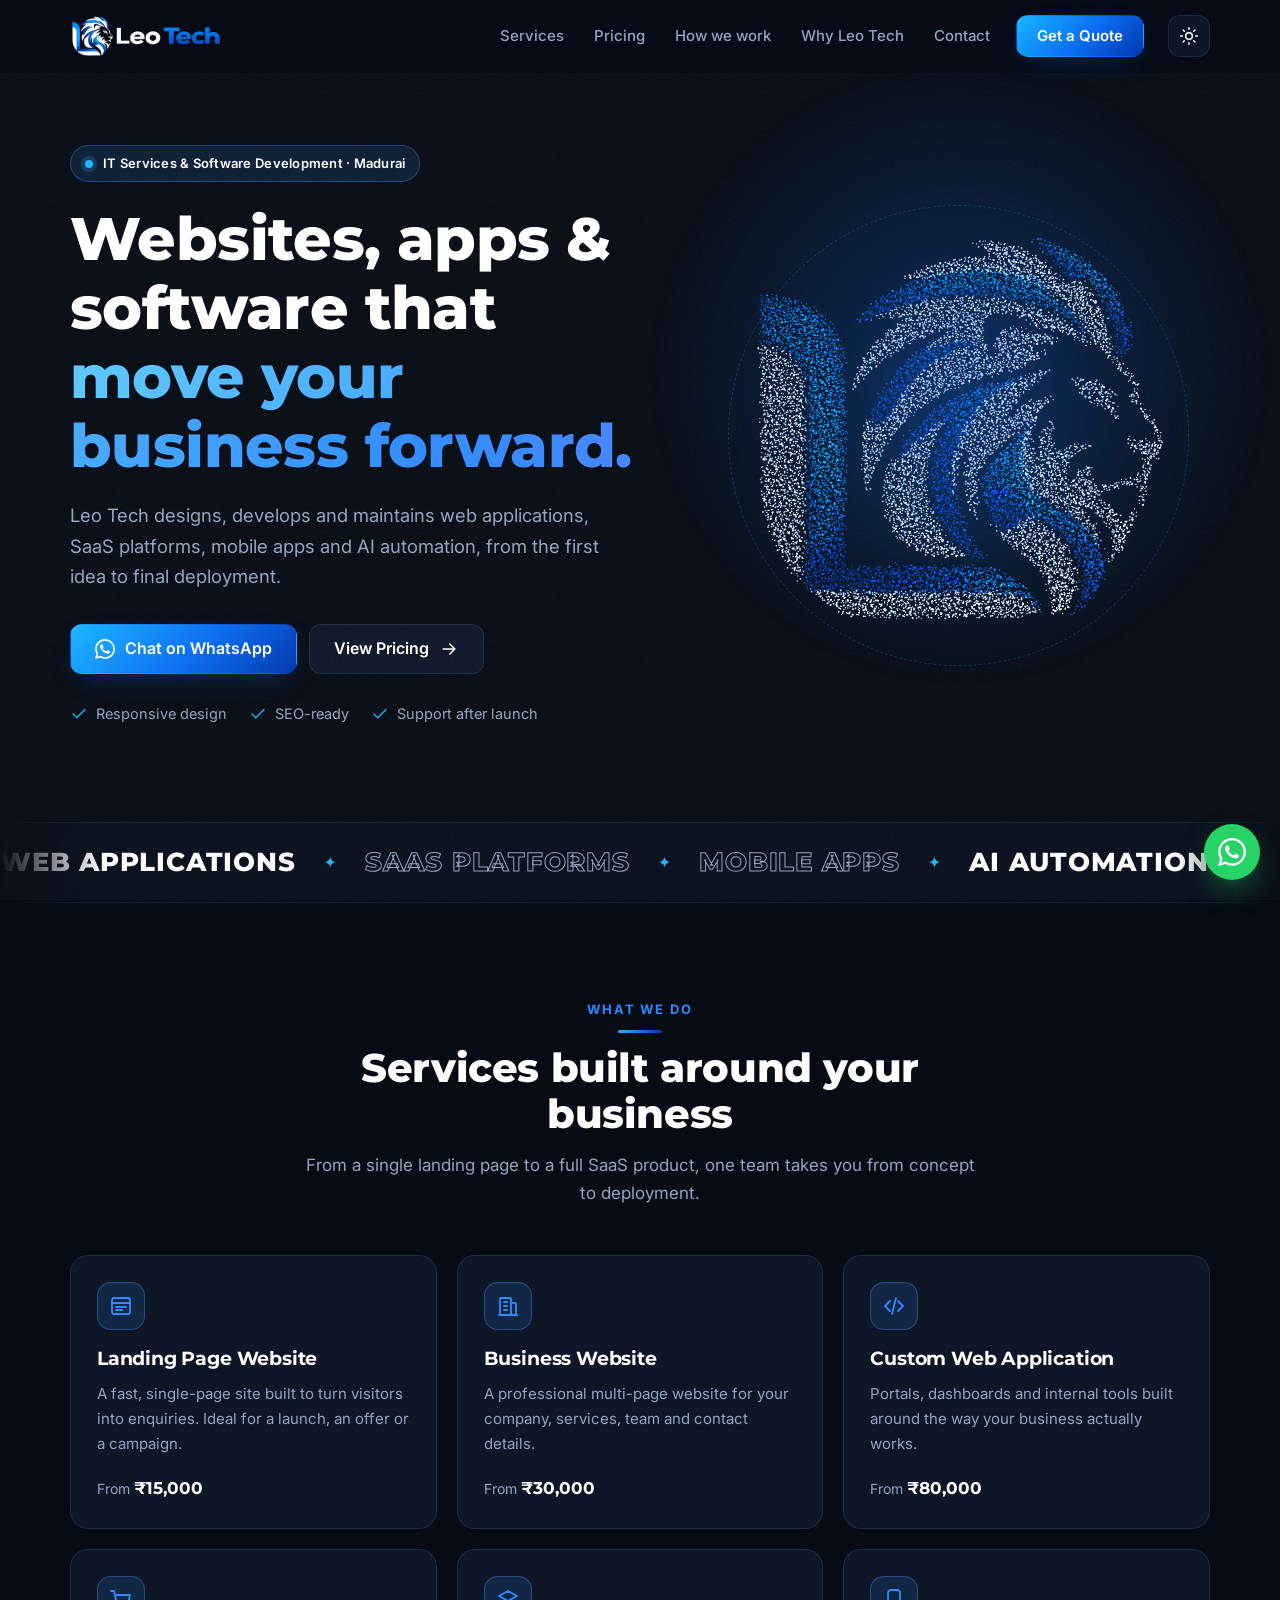
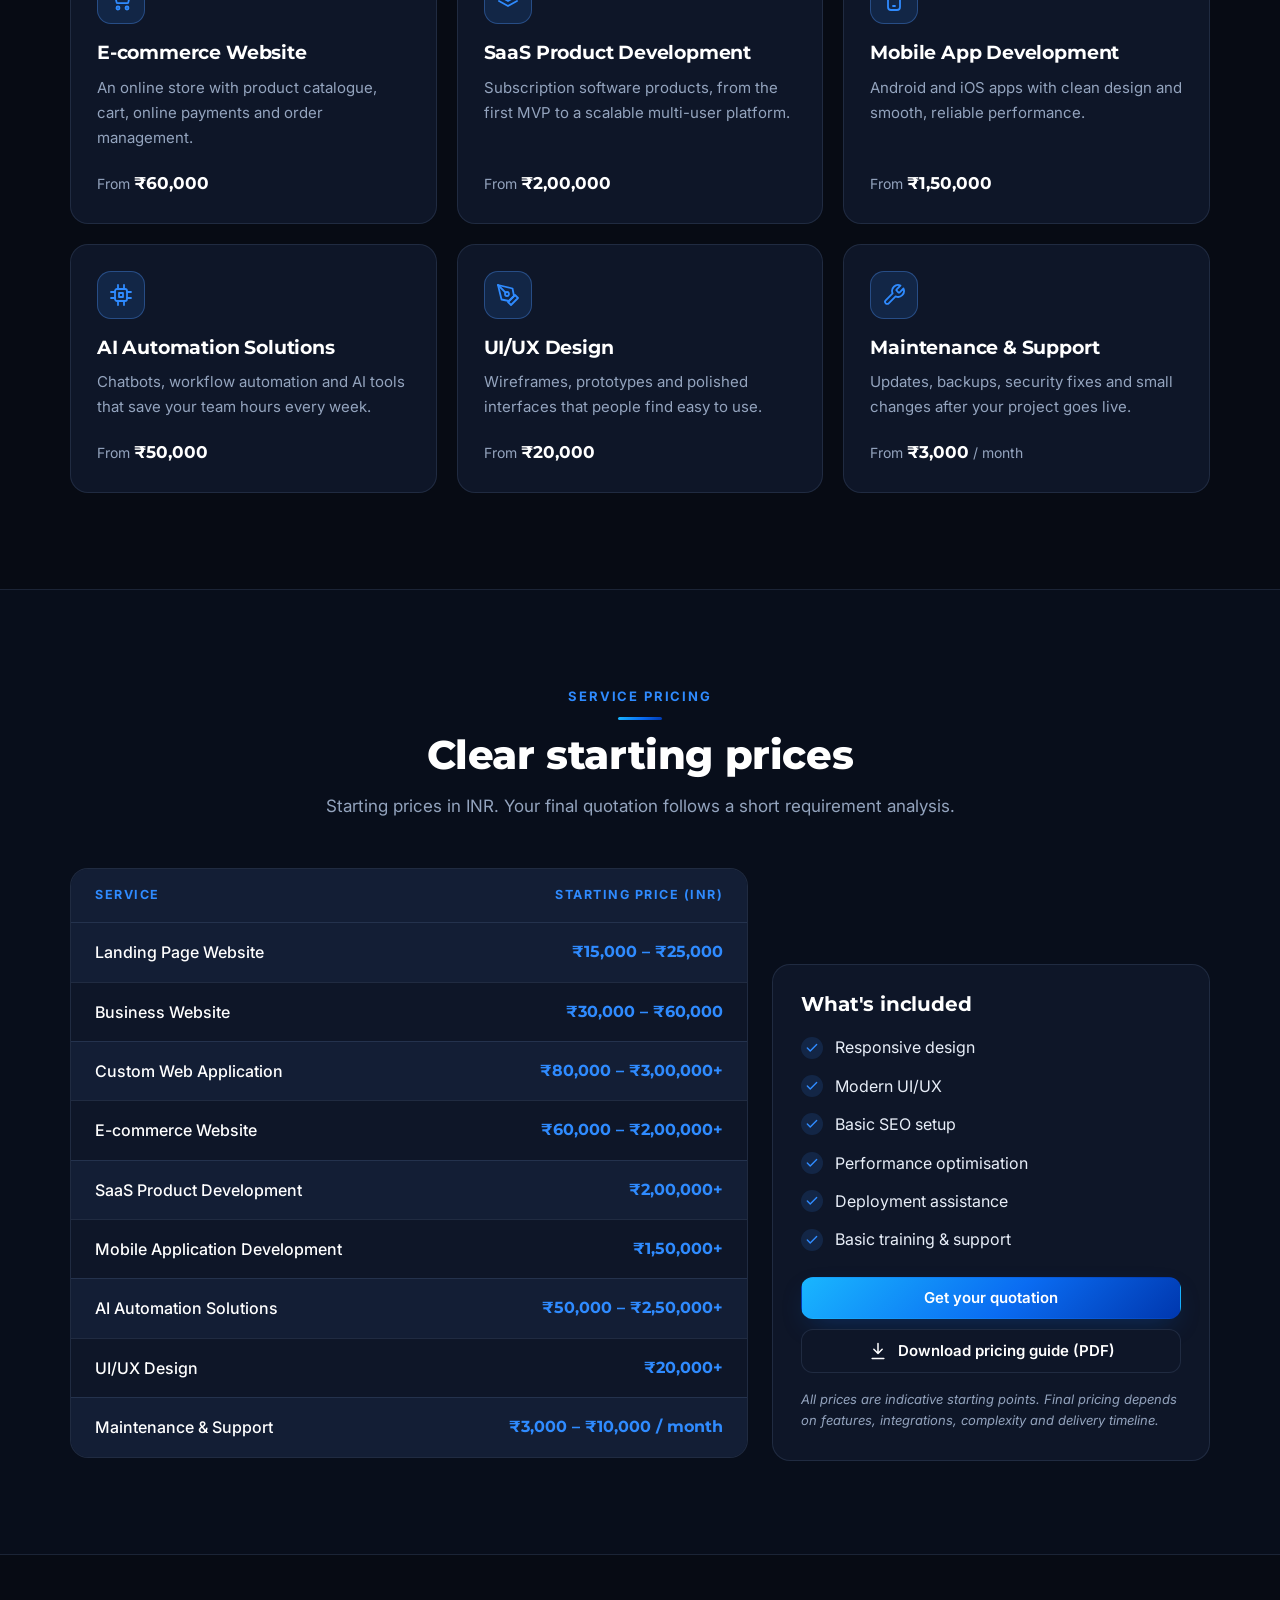
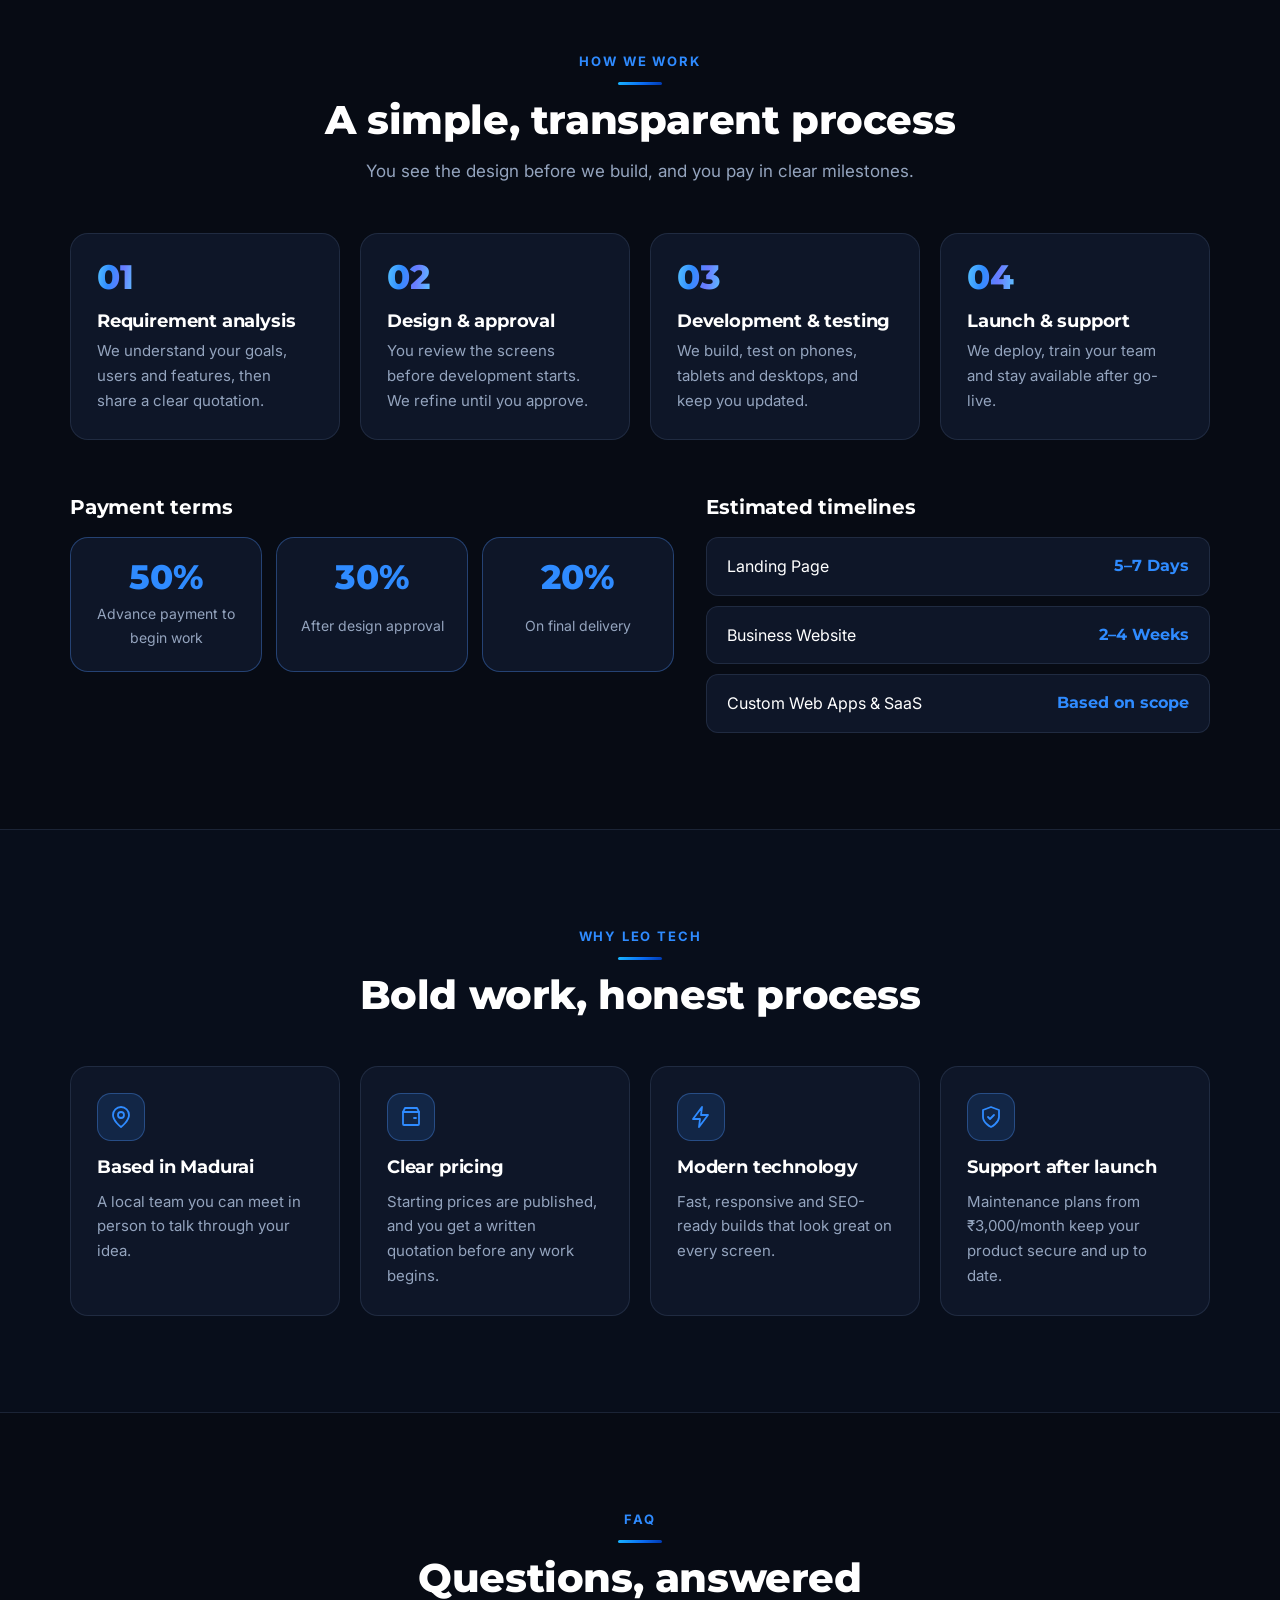
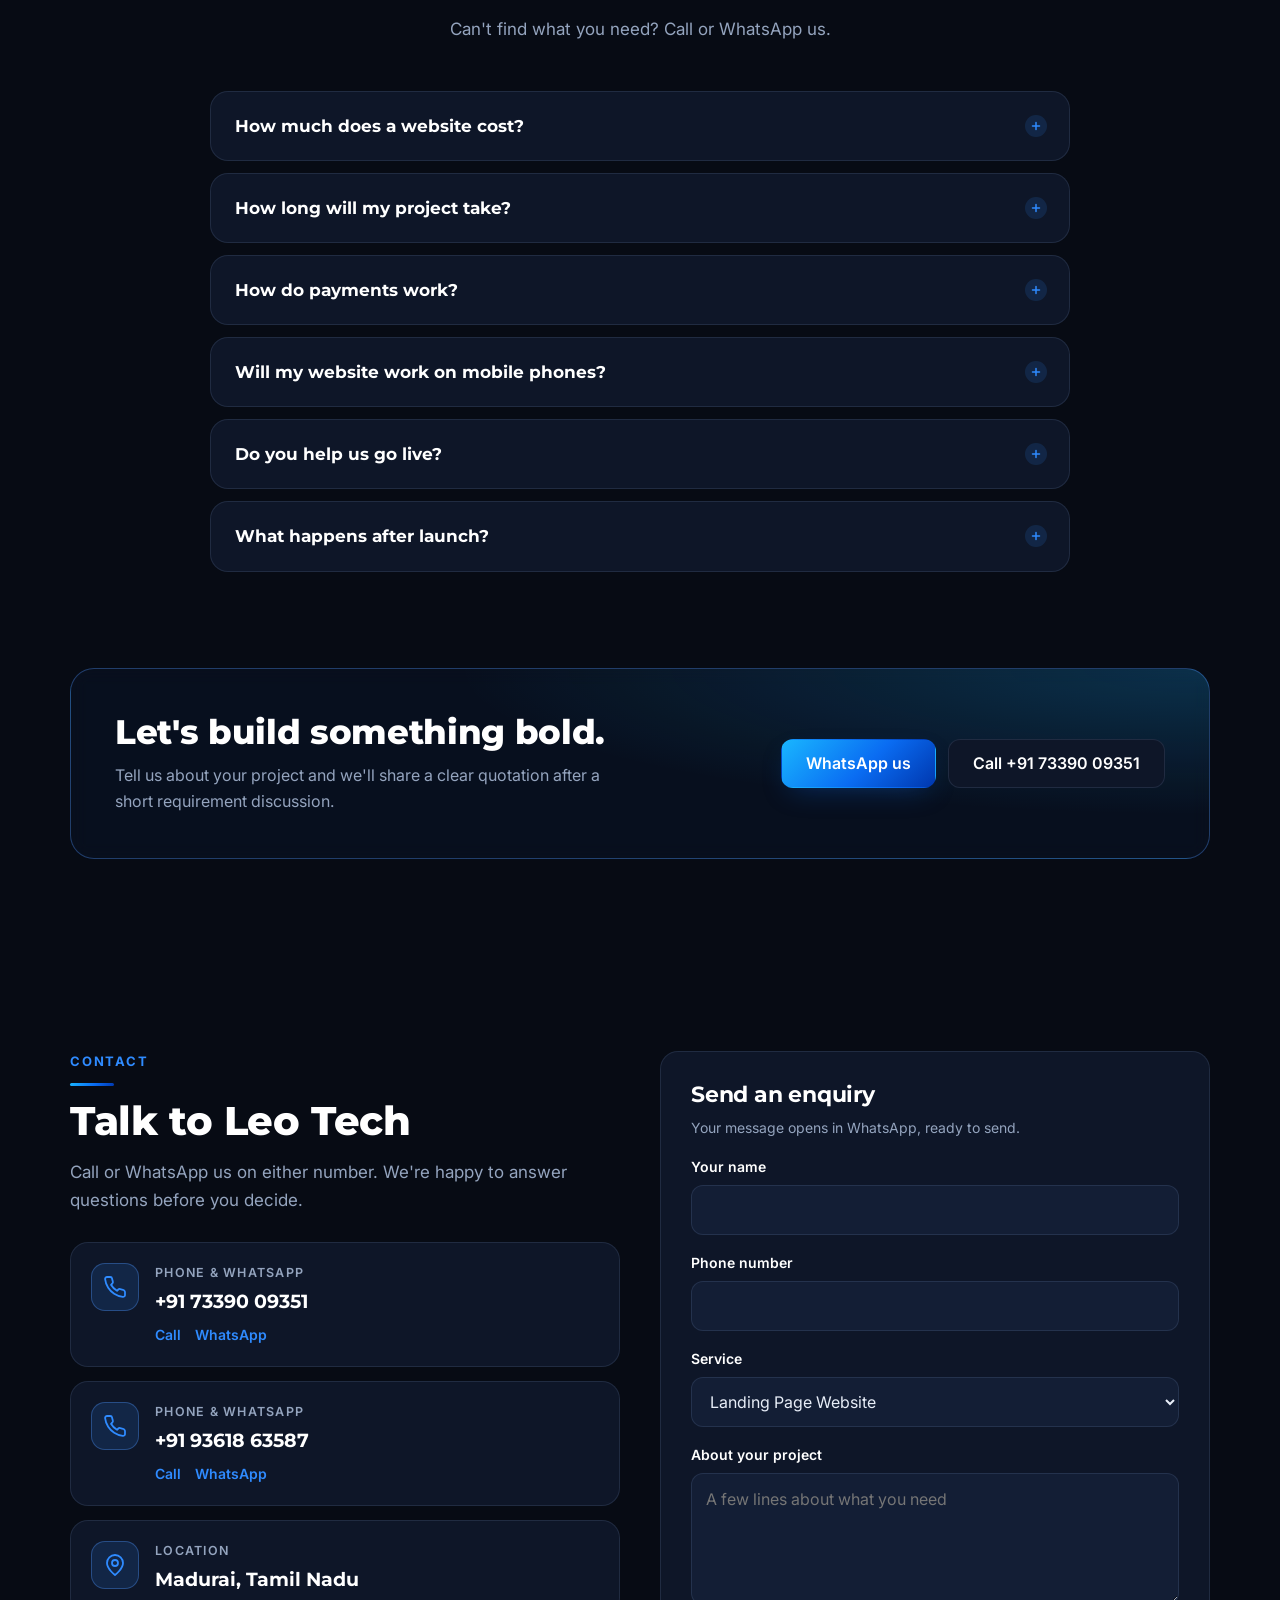
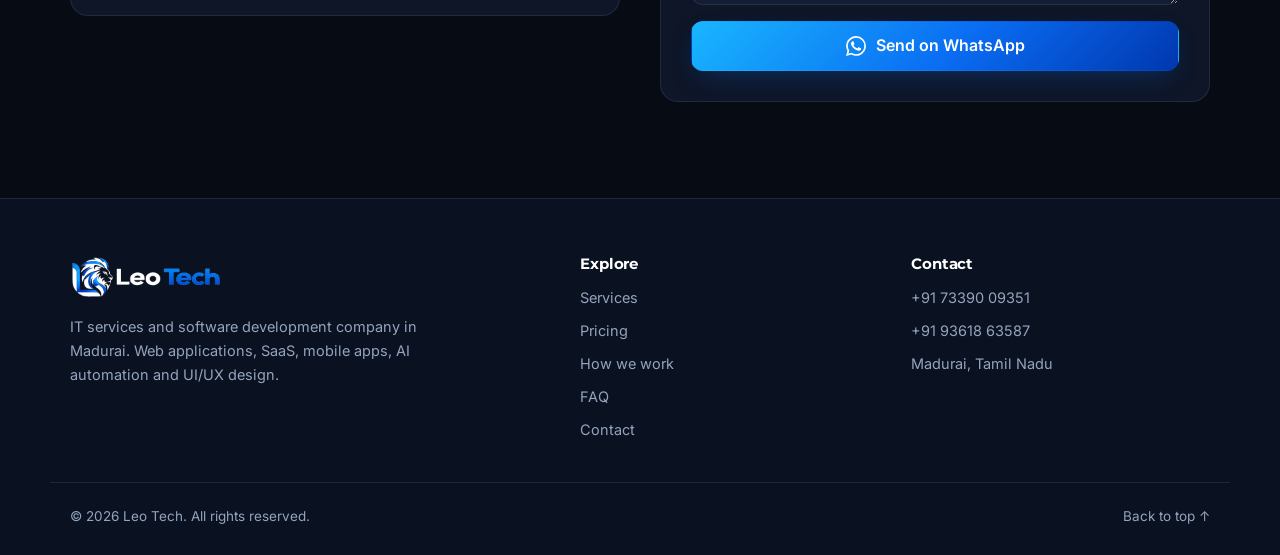
==== leo/website/index.html @ 7f4a42cc "Add files via upload" ====
<!doctype html>
<html lang="en" data-theme="dark">
<head>
  <meta charset="utf-8">
  <meta name="viewport" content="width=device-width, initial-scale=1">
  <title>Leo Tech | Web, App &amp; Software Development Company in Madurai</title>
  <meta name="description" content="Leo Tech is an IT services and software development company in Madurai. Websites, custom web applications, e-commerce, SaaS, mobile apps, AI automation and UI/UX design, with clear starting prices.">
  <meta name="theme-color" content="#070B14">
  <link rel="icon" type="image/png" sizes="32x32" href="assets/img/favicon-32.png">
  <link rel="icon" type="image/png" sizes="192x192" href="assets/img/favicon-192.png">
  <link rel="apple-touch-icon" href="assets/img/apple-touch-icon.png">

  <meta property="og:type" content="website">
  <meta property="og:title" content="Leo Tech | IT Services &amp; Software Development, Madurai">
  <meta property="og:description" content="Websites, web apps, SaaS, mobile apps, AI automation and UI/UX design, with clear starting prices.">
  <meta property="og:image" content="assets/img/og-image.jpg">
  <meta name="twitter:card" content="summary_large_image">

  <script type="application/ld+json">
  {
    "@context": "https://schema.org",
    "@type": "ProfessionalService",
    "name": "Leo Tech",
    "description": "IT services and software development company in Madurai.",
    "telephone": ["+91-7339009351", "+91-9361863587"],
    "address": { "@type": "PostalAddress", "addressLocality": "Madurai", "addressRegion": "Tamil Nadu", "addressCountry": "IN" },
    "areaServed": "IN",
    "priceRange": "₹15,000+"
  }
  </script>

  <!-- apply the saved theme before first paint so there is no flash -->
  <script>
    try { var t = localStorage.getItem('leo-theme'); if (t === 'light' || t === 'dark') document.documentElement.setAttribute('data-theme', t); } catch (e) {}
  </script>

  <link rel="preconnect" href="https://fonts.googleapis.com">
  <link rel="preconnect" href="https://fonts.gstatic.com" crossorigin>
  <link href="https://fonts.googleapis.com/css2?family=Inter:wght@400;500;600&family=Montserrat:wght@600;700;800&display=swap" rel="stylesheet">
  <link rel="stylesheet" href="assets/css/style.css">
</head>
<body>
  <a class="skip-link" href="#main">Skip to content</a>
  <canvas id="bg3d" aria-hidden="true"></canvas>
  <div class="grain" aria-hidden="true"></div>

  <!-- ============ HEADER ============ -->
  <header class="site-header" id="top">
    <div class="container header-inner">
      <a class="brand" href="#top" aria-label="Leo Tech home">
        <img class="brand-logo" src="assets/img/logo-horizontal-dark.png"
             data-src-dark="assets/img/logo-horizontal-dark.png" data-src-light="assets/img/logo-horizontal-light.png"
             alt="Leo Tech" width="152" height="44">
      </a>

      <nav class="main-nav" id="mainNav" aria-label="Main">
        <a href="#services">Services</a>
        <a href="#pricing">Pricing</a>
        <a href="#process">How we work</a>
        <a href="#why">Why Leo Tech</a>
        <a href="#contact">Contact</a>
        <a class="btn btn-primary nav-cta" href="#contact">Get a Quote</a>
      </nav>

      <div class="header-actions">
        <button class="icon-btn theme-toggle" type="button" aria-label="Switch to light mode" title="Toggle light / dark mode">
          <svg class="i-sun" viewBox="0 0 24 24" aria-hidden="true"><circle cx="12" cy="12" r="4"/><path d="M12 2v2M12 20v2M4.9 4.9l1.4 1.4M17.7 17.7l1.4 1.4M2 12h2M20 12h2M4.9 19.1l1.4-1.4M17.7 6.3l1.4-1.4"/></svg>
          <svg class="i-moon" viewBox="0 0 24 24" aria-hidden="true"><path d="M21 12.8A9 9 0 1 1 11.2 3a7 7 0 0 0 9.8 9.8Z"/></svg>
        </button>
        <button class="icon-btn menu-toggle" type="button" aria-label="Open menu" aria-expanded="false" aria-controls="mainNav">
          <svg class="i-menu" viewBox="0 0 24 24" aria-hidden="true"><path d="M4 7h16M4 12h16M4 17h16"/></svg>
          <svg class="i-close" viewBox="0 0 24 24" aria-hidden="true"><path d="M6 6l12 12M18 6 6 18"/></svg>
        </button>
      </div>
    </div>
  </header>

  <main id="main">
    <!-- ============ HERO ============ -->
    <section class="hero">
      <div class="hero-glow" aria-hidden="true"></div>
      <div class="container hero-grid">
        <div class="hero-copy">
          <p class="eyebrow"><span class="dot" aria-hidden="true"></span> IT Services &amp; Software Development · Madurai</p>
          <h1>Websites, apps &amp; software that <span class="grad-text">move your business forward.</span></h1>
          <p class="lead">Leo Tech designs, develops and maintains web applications, SaaS platforms, mobile apps and AI automation, from the first idea to final deployment.</p>
          <div class="hero-ctas">
            <a class="btn btn-primary btn-lg" href="https://wa.me/917339009351?text=Hi%20Leo%20Tech%2C%20I%27d%20like%20a%20quote%20for%20a%20project." target="_blank" rel="noopener">
              <svg class="i-wa" viewBox="0 0 24 24" aria-hidden="true"><path d="M17.472 14.382c-.297-.149-1.758-.867-2.03-.967-.273-.099-.471-.148-.67.15-.197.297-.767.966-.94 1.164-.173.199-.347.223-.644.075-.297-.15-1.255-.463-2.39-1.475-.883-.788-1.48-1.761-1.653-2.059-.173-.297-.018-.458.13-.606.134-.133.298-.347.446-.52.149-.174.198-.298.298-.497.099-.198.05-.371-.025-.52-.075-.149-.669-1.612-.916-2.207-.242-.579-.487-.5-.669-.51-.173-.008-.371-.01-.57-.01-.198 0-.52.074-.792.372-.272.297-1.04 1.016-1.04 2.479 0 1.462 1.065 2.875 1.213 3.074.149.198 2.096 3.2 5.077 4.487.709.306 1.262.489 1.694.625.712.227 1.36.195 1.871.118.571-.085 1.758-.719 2.006-1.413.248-.694.248-1.289.173-1.413-.074-.124-.272-.198-.57-.347m-5.421 7.403h-.004a9.87 9.87 0 0 1-5.031-1.378l-.361-.214-3.741.982.998-3.648-.235-.374a9.86 9.86 0 0 1-1.51-5.26c.001-5.45 4.436-9.884 9.888-9.884 2.64 0 5.122 1.03 6.988 2.898a9.825 9.825 0 0 1 2.893 6.994c-.003 5.45-4.437 9.884-9.885 9.884m8.413-18.297A11.815 11.815 0 0 0 12.05 0C5.495 0 .16 5.335.157 11.892c0 2.096.547 4.142 1.588 5.945L.057 24l6.305-1.654a11.882 11.882 0 0 0 5.683 1.448h.005c6.554 0 11.89-5.335 11.893-11.893a11.821 11.821 0 0 0-3.48-8.413Z"/></svg>
              Chat on WhatsApp
            </a>
            <a class="btn btn-ghost btn-lg" href="#pricing">View Pricing
              <svg viewBox="0 0 24 24" aria-hidden="true"><path d="M5 12h14M13 6l6 6-6 6"/></svg>
            </a>
          </div>
          <ul class="hero-points" aria-label="Included with every project">
            <li><svg viewBox="0 0 24 24" aria-hidden="true"><path d="M20 6 9 17l-5-5"/></svg>Responsive design</li>
            <li><svg viewBox="0 0 24 24" aria-hidden="true"><path d="M20 6 9 17l-5-5"/></svg>SEO-ready</li>
            <li><svg viewBox="0 0 24 24" aria-hidden="true"><path d="M20 6 9 17l-5-5"/></svg>Support after launch</li>
          </ul>
        </div>

        <div class="hero-visual" aria-hidden="true">
          <div class="emblem-ring"></div>
          <div class="emblem"></div>
        </div>
      </div>
    </section>

    <!-- ============ TICKER ============ -->
    <div class="ticker" aria-hidden="true">
      <div class="ticker-track">
        <span>Web Applications</span><i>✦</i><span>SaaS Platforms</span><i>✦</i><span>Mobile Apps</span><i>✦</i><span>AI Automation</span><i>✦</i><span>UI/UX Design</span><i>✦</i><span>E-commerce</span><i>✦</i><span>Maintenance &amp; Support</span><i>✦</i>
        <span>Web Applications</span><i>✦</i><span>SaaS Platforms</span><i>✦</i><span>Mobile Apps</span><i>✦</i><span>AI Automation</span><i>✦</i><span>UI/UX Design</span><i>✦</i><span>E-commerce</span><i>✦</i><span>Maintenance &amp; Support</span><i>✦</i>
      </div>
    </div>

    <!-- ============ SERVICES ============ -->
    <section class="section" id="services">
      <div class="container">
        <div class="section-head reveal">
          <p class="kicker">What we do</p>
          <h2>Services built around your business</h2>
          <p class="section-sub">From a single landing page to a full SaaS product, one team takes you from concept to deployment.</p>
        </div>

        <div class="services-grid">
          <article class="card service reveal">
            <span class="svc-icon"><svg viewBox="0 0 24 24" aria-hidden="true"><rect x="3" y="4" width="18" height="16" rx="2"/><path d="M3 9h18M7 13h10M7 16h6"/></svg></span>
            <h3>Landing Page Website</h3>
            <p>A fast, single-page site built to turn visitors into enquiries. Ideal for a launch, an offer or a campaign.</p>
            <p class="from">From <strong>₹15,000</strong></p>
          </article>
          <article class="card service reveal">
            <span class="svc-icon"><svg viewBox="0 0 24 24" aria-hidden="true"><path d="M4 21V5a1 1 0 0 1 1-1h9a1 1 0 0 1 1 1v16M15 9h4a1 1 0 0 1 1 1v11M3 21h18M8 8h3M8 12h3M8 16h3"/></svg></span>
            <h3>Business Website</h3>
            <p>A professional multi-page website for your company, services, team and contact details.</p>
            <p class="from">From <strong>₹30,000</strong></p>
          </article>
          <article class="card service reveal">
            <span class="svc-icon"><svg viewBox="0 0 24 24" aria-hidden="true"><path d="m8 7-5 5 5 5M16 7l5 5-5 5M14 4l-4 16"/></svg></span>
            <h3>Custom Web Application</h3>
            <p>Portals, dashboards and internal tools built around the way your business actually works.</p>
            <p class="from">From <strong>₹80,000</strong></p>
          </article>
          <article class="card service reveal">
            <span class="svc-icon"><svg viewBox="0 0 24 24" aria-hidden="true"><circle cx="9" cy="20" r="1.5"/><circle cx="18" cy="20" r="1.5"/><path d="M2 3h3l2.6 11.4a1 1 0 0 0 1 .8h9.7a1 1 0 0 0 1-.8L21 7H6"/></svg></span>
            <h3>E-commerce Website</h3>
            <p>An online store with product catalogue, cart, online payments and order management.</p>
            <p class="from">From <strong>₹60,000</strong></p>
          </article>
          <article class="card service reveal">
            <span class="svc-icon"><svg viewBox="0 0 24 24" aria-hidden="true"><path d="m12 3 9 5-9 5-9-5 9-5Z"/><path d="m3 13 9 5 9-5"/></svg></span>
            <h3>SaaS Product Development</h3>
            <p>Subscription software products, from the first MVP to a scalable multi-user platform.</p>
            <p class="from">From <strong>₹2,00,000</strong></p>
          </article>
          <article class="card service reveal">
            <span class="svc-icon"><svg viewBox="0 0 24 24" aria-hidden="true"><rect x="6" y="2" width="12" height="20" rx="3"/><path d="M11 18h2"/></svg></span>
            <h3>Mobile App Development</h3>
            <p>Android and iOS apps with clean design and smooth, reliable performance.</p>
            <p class="from">From <strong>₹1,50,000</strong></p>
          </article>
          <article class="card service reveal">
            <span class="svc-icon"><svg viewBox="0 0 24 24" aria-hidden="true"><rect x="6" y="6" width="12" height="12" rx="2"/><path d="M10 10h4v4h-4zM9 2v4M15 2v4M9 18v4M15 18v4M2 9h4M2 15h4M18 9h4M18 15h4"/></svg></span>
            <h3>AI Automation Solutions</h3>
            <p>Chatbots, workflow automation and AI tools that save your team hours every week.</p>
            <p class="from">From <strong>₹50,000</strong></p>
          </article>
          <article class="card service reveal">
            <span class="svc-icon"><svg viewBox="0 0 24 24" aria-hidden="true"><path d="m12 19 7-7 3 3-7 7-3-3Z"/><path d="m18 13-1.5-7.5L2 2l3.5 14.5L13 18l5-5Z"/><path d="m2 2 7.6 7.6"/><circle cx="11" cy="11" r="2"/></svg></span>
            <h3>UI/UX Design</h3>
            <p>Wireframes, prototypes and polished interfaces that people find easy to use.</p>
            <p class="from">From <strong>₹20,000</strong></p>
          </article>
          <article class="card service reveal">
            <span class="svc-icon"><svg viewBox="0 0 24 24" aria-hidden="true"><path d="M14.7 6.3a1 1 0 0 0 0 1.4l1.6 1.6a1 1 0 0 0 1.4 0l3.8-3.8a6 6 0 0 1-7.9 7.9l-6.9 6.9a2.1 2.1 0 0 1-3-3l6.9-6.9a6 6 0 0 1 7.9-7.9l-3.8 3.8Z"/></svg></span>
            <h3>Maintenance &amp; Support</h3>
            <p>Updates, backups, security fixes and small changes after your project goes live.</p>
            <p class="from">From <strong>₹3,000</strong> / month</p>
          </article>
        </div>
      </div>
    </section>

    <!-- ============ PRICING ============ -->
    <section class="section section-alt" id="pricing">
      <div class="container">
        <div class="section-head reveal">
          <p class="kicker">Service pricing</p>
          <h2>Clear starting prices</h2>
          <p class="section-sub">Starting prices in INR. Your final quotation follows a short requirement analysis.</p>
        </div>

        <div class="pricing-wrap">
          <div class="price-table reveal" role="table" aria-label="Service pricing">
            <div class="pt-row pt-head" role="row">
              <span role="columnheader">Service</span>
              <span role="columnheader">Starting price (INR)</span>
            </div>
            <div class="pt-row" role="row"><span role="cell">Landing Page Website</span><span role="cell" class="price">₹15,000 – ₹25,000</span></div>
            <div class="pt-row" role="row"><span role="cell">Business Website</span><span role="cell" class="price">₹30,000 – ₹60,000</span></div>
            <div class="pt-row" role="row"><span role="cell">Custom Web Application</span><span role="cell" class="price">₹80,000 – ₹3,00,000+</span></div>
            <div class="pt-row" role="row"><span role="cell">E-commerce Website</span><span role="cell" class="price">₹60,000 – ₹2,00,000+</span></div>
            <div class="pt-row" role="row"><span role="cell">SaaS Product Development</span><span role="cell" class="price">₹2,00,000+</span></div>
            <div class="pt-row" role="row"><span role="cell">Mobile Application Development</span><span role="cell" class="price">₹1,50,000+</span></div>
            <div class="pt-row" role="row"><span role="cell">AI Automation Solutions</span><span role="cell" class="price">₹50,000 – ₹2,50,000+</span></div>
            <div class="pt-row" role="row"><span role="cell">UI/UX Design</span><span role="cell" class="price">₹20,000+</span></div>
            <div class="pt-row" role="row"><span role="cell">Maintenance &amp; Support</span><span role="cell" class="price">₹3,000 – ₹10,000 / month</span></div>
          </div>

          <aside class="card included reveal">
            <h3>What's included</h3>
            <ul class="check-list">
              <li><svg viewBox="0 0 24 24" aria-hidden="true"><path d="M20 6 9 17l-5-5"/></svg>Responsive design</li>
              <li><svg viewBox="0 0 24 24" aria-hidden="true"><path d="M20 6 9 17l-5-5"/></svg>Modern UI/UX</li>
              <li><svg viewBox="0 0 24 24" aria-hidden="true"><path d="M20 6 9 17l-5-5"/></svg>Basic SEO setup</li>
              <li><svg viewBox="0 0 24 24" aria-hidden="true"><path d="M20 6 9 17l-5-5"/></svg>Performance optimisation</li>
              <li><svg viewBox="0 0 24 24" aria-hidden="true"><path d="M20 6 9 17l-5-5"/></svg>Deployment assistance</li>
              <li><svg viewBox="0 0 24 24" aria-hidden="true"><path d="M20 6 9 17l-5-5"/></svg>Basic training &amp; support</li>
            </ul>
            <a class="btn btn-primary btn-block" href="#contact">Get your quotation</a>
            <a class="btn btn-ghost btn-block" href="assets/docs/Leo-Tech-Pricing-Guide.pdf" download>
              <svg viewBox="0 0 24 24" aria-hidden="true"><path d="M12 3v12M7 10l5 5 5-5M5 21h14"/></svg>
              Download pricing guide (PDF)
            </a>
            <p class="note">All prices are indicative starting points. Final pricing depends on features, integrations, complexity and delivery timeline.</p>
          </aside>
        </div>
      </div>
    </section>

    <!-- ============ PROCESS / PAYMENT / TIMELINES ============ -->
    <section class="section" id="process">
      <div class="container">
        <div class="section-head reveal">
          <p class="kicker">How we work</p>
          <h2>A simple, transparent process</h2>
          <p class="section-sub">You see the design before we build, and you pay in clear milestones.</p>
        </div>

        <ol class="steps">
          <li class="card step reveal"><span class="step-no">01</span><h3>Requirement analysis</h3><p>We understand your goals, users and features, then share a clear quotation.</p></li>
          <li class="card step reveal"><span class="step-no">02</span><h3>Design &amp; approval</h3><p>You review the screens before development starts. We refine until you approve.</p></li>
          <li class="card step reveal"><span class="step-no">03</span><h3>Development &amp; testing</h3><p>We build, test on phones, tablets and desktops, and keep you updated.</p></li>
          <li class="card step reveal"><span class="step-no">04</span><h3>Launch &amp; support</h3><p>We deploy, train your team and stay available after go-live.</p></li>
        </ol>

        <div class="terms-grid">
          <div class="reveal">
            <h3 class="sub-title">Payment terms</h3>
            <div class="pay-grid">
              <div class="card pay"><strong>50%</strong><span>Advance payment to begin work</span></div>
              <div class="card pay"><strong>30%</strong><span>After design approval</span></div>
              <div class="card pay"><strong>20%</strong><span>On final delivery</span></div>
            </div>
          </div>
          <div class="reveal">
            <h3 class="sub-title">Estimated timelines</h3>
            <ul class="timeline-list">
              <li><span>Landing Page</span><strong>5–7 Days</strong></li>
              <li><span>Business Website</span><strong>2–4 Weeks</strong></li>
              <li><span>Custom Web Apps &amp; SaaS</span><strong>Based on scope</strong></li>
            </ul>
          </div>
        </div>
      </div>
    </section>

    <!-- ============ WHY ============ -->
    <section class="section section-alt" id="why">
      <div class="container">
        <div class="section-head reveal">
          <p class="kicker">Why Leo Tech</p>
          <h2>Bold work, honest process</h2>
        </div>
        <div class="why-grid">
          <div class="card why reveal">
            <span class="svc-icon"><svg viewBox="0 0 24 24" aria-hidden="true"><path d="M20 10c0 6-8 12-8 12S4 16 4 10a8 8 0 0 1 16 0Z"/><circle cx="12" cy="10" r="3"/></svg></span>
            <h3>Based in Madurai</h3><p>A local team you can meet in person to talk through your idea.</p>
          </div>
          <div class="card why reveal">
            <span class="svc-icon"><svg viewBox="0 0 24 24" aria-hidden="true"><path d="M4 7h16v12a1 1 0 0 1-1 1H5a1 1 0 0 1-1-1V7Z"/><path d="M4 7l2-4h12l2 4M15 13h2"/></svg></span>
            <h3>Clear pricing</h3><p>Starting prices are published, and you get a written quotation before any work begins.</p>
          </div>
          <div class="card why reveal">
            <span class="svc-icon"><svg viewBox="0 0 24 24" aria-hidden="true"><path d="M13 2 4 14h7l-1 8 9-12h-7l1-8Z"/></svg></span>
            <h3>Modern technology</h3><p>Fast, responsive and SEO-ready builds that look great on every screen.</p>
          </div>
          <div class="card why reveal">
            <span class="svc-icon"><svg viewBox="0 0 24 24" aria-hidden="true"><path d="M12 22s8-4 8-10V5l-8-3-8 3v7c0 6 8 10 8 10Z"/><path d="m9 12 2 2 4-4"/></svg></span>
            <h3>Support after launch</h3><p>Maintenance plans from ₹3,000/month keep your product secure and up to date.</p>
          </div>
        </div>
      </div>
    </section>

    <!-- ============ FAQ ============ -->
    <section class="section" id="faq">
      <div class="container faq-wrap">
        <div class="section-head reveal">
          <p class="kicker">FAQ</p>
          <h2>Questions, answered</h2>
          <p class="section-sub">Can't find what you need? Call or WhatsApp us.</p>
        </div>
        <div class="faq-list">
          <details class="card faq reveal">
            <summary>How much does a website cost?</summary>
            <p>Landing pages start at ₹15,000 and business websites at ₹30,000. Custom applications, e-commerce and SaaS are quoted after a short requirement analysis.</p>
          </details>
          <details class="card faq reveal">
            <summary>How long will my project take?</summary>
            <p>A landing page takes 5–7 days and a business website 2–4 weeks. Custom web apps and SaaS timelines depend on the scope we agree.</p>
          </details>
          <details class="card faq reveal">
            <summary>How do payments work?</summary>
            <p>50% advance to begin work, 30% after you approve the design, and 20% on final delivery.</p>
          </details>
          <details class="card faq reveal">
            <summary>Will my website work on mobile phones?</summary>
            <p>Yes. Responsive design is included in every project, so your site works on phones, tablets and desktops.</p>
          </details>
          <details class="card faq reveal">
            <summary>Do you help us go live?</summary>
            <p>Yes. Deployment assistance is included: we help you take your website or app live.</p>
          </details>
          <details class="card faq reveal">
            <summary>What happens after launch?</summary>
            <p>Basic training and support are included. For ongoing updates, backups and security fixes, maintenance plans start at ₹3,000 per month.</p>
          </details>
        </div>
      </div>
    </section>

    <!-- ============ CTA BAND ============ -->
    <section class="section cta-section cta-after-faq">
      <div class="container">
        <div class="cta-band reveal">
          <div>
            <h2>Let's build something bold.</h2>
            <p>Tell us about your project and we'll share a clear quotation after a short requirement discussion.</p>
          </div>
          <div class="cta-actions">
            <a class="btn btn-primary btn-lg" href="https://wa.me/917339009351?text=Hi%20Leo%20Tech%2C%20I%27d%20like%20to%20discuss%20a%20project." target="_blank" rel="noopener">WhatsApp us</a>
            <a class="btn btn-ghost btn-lg" href="tel:+917339009351">Call +91 73390 09351</a>
          </div>
        </div>
      </div>
    </section>

    <!-- ============ CONTACT ============ -->
    <section class="section" id="contact">
      <div class="container contact-grid">
        <div class="contact-info reveal">
          <p class="kicker">Contact</p>
          <h2>Talk to Leo Tech</h2>
          <p class="section-sub">Call or WhatsApp us on either number. We're happy to answer questions before you decide.</p>

          <ul class="contact-list">
            <li class="card contact-item">
              <span class="svc-icon"><svg viewBox="0 0 24 24" aria-hidden="true"><path d="M22 16.9v3a2 2 0 0 1-2.2 2 19.8 19.8 0 0 1-8.6-3.1 19.5 19.5 0 0 1-6-6A19.8 19.8 0 0 1 2.1 4.2 2 2 0 0 1 4.1 2h3a2 2 0 0 1 2 1.7c.1.9.4 1.8.7 2.7a2 2 0 0 1-.5 2.1L8 9.8a16 16 0 0 0 6 6l1.3-1.3a2 2 0 0 1 2.1-.4c.9.3 1.8.6 2.7.7a2 2 0 0 1 1.7 2Z"/></svg></span>
              <div>
                <span class="label">Phone &amp; WhatsApp</span>
                <a class="big-link" href="tel:+917339009351">+91 73390 09351</a>
                <div class="mini-links"><a href="tel:+917339009351">Call</a><a href="https://wa.me/917339009351" target="_blank" rel="noopener">WhatsApp</a></div>
              </div>
            </li>
            <li class="card contact-item">
              <span class="svc-icon"><svg viewBox="0 0 24 24" aria-hidden="true"><path d="M22 16.9v3a2 2 0 0 1-2.2 2 19.8 19.8 0 0 1-8.6-3.1 19.5 19.5 0 0 1-6-6A19.8 19.8 0 0 1 2.1 4.2 2 2 0 0 1 4.1 2h3a2 2 0 0 1 2 1.7c.1.9.4 1.8.7 2.7a2 2 0 0 1-.5 2.1L8 9.8a16 16 0 0 0 6 6l1.3-1.3a2 2 0 0 1 2.1-.4c.9.3 1.8.6 2.7.7a2 2 0 0 1 1.7 2Z"/></svg></span>
              <div>
                <span class="label">Phone &amp; WhatsApp</span>
                <a class="big-link" href="tel:+919361863587">+91 93618 63587</a>
                <div class="mini-links"><a href="tel:+919361863587">Call</a><a href="https://wa.me/919361863587" target="_blank" rel="noopener">WhatsApp</a></div>
              </div>
            </li>
            <li class="card contact-item">
              <span class="svc-icon"><svg viewBox="0 0 24 24" aria-hidden="true"><path d="M20 10c0 6-8 12-8 12S4 16 4 10a8 8 0 0 1 16 0Z"/><circle cx="12" cy="10" r="3"/></svg></span>
              <div>
                <span class="label">Location</span>
                <span class="big-link">Madurai, Tamil Nadu</span>
              </div>
            </li>
          </ul>
        </div>

        <form class="card enquiry reveal" id="enquiryForm" novalidate>
          <h3>Send an enquiry</h3>
          <p class="form-hint">Your message opens in WhatsApp, ready to send.</p>
          <div class="field">
            <label for="fName">Your name</label>
            <input id="fName" name="name" type="text" autocomplete="name" required>
          </div>
          <div class="field">
            <label for="fPhone">Phone number</label>
            <input id="fPhone" name="phone" type="tel" autocomplete="tel" inputmode="tel" required>
          </div>
          <div class="field">
            <label for="fService">Service</label>
            <select id="fService" name="service">
              <option>Landing Page Website</option>
              <option>Business Website</option>
              <option>Custom Web Application</option>
              <option>E-commerce Website</option>
              <option>SaaS Product Development</option>
              <option>Mobile App Development</option>
              <option>AI Automation Solutions</option>
              <option>UI/UX Design</option>
              <option>Maintenance &amp; Support</option>
              <option>Not sure yet</option>
            </select>
          </div>
          <div class="field">
            <label for="fMsg">About your project</label>
            <textarea id="fMsg" name="message" rows="4" placeholder="A few lines about what you need"></textarea>
          </div>
          <p class="form-error" id="formError" role="alert" hidden></p>
          <button class="btn btn-primary btn-block btn-lg" type="submit">
            <svg class="i-wa" viewBox="0 0 24 24" aria-hidden="true"><path d="M17.472 14.382c-.297-.149-1.758-.867-2.03-.967-.273-.099-.471-.148-.67.15-.197.297-.767.966-.94 1.164-.173.199-.347.223-.644.075-.297-.15-1.255-.463-2.39-1.475-.883-.788-1.48-1.761-1.653-2.059-.173-.297-.018-.458.13-.606.134-.133.298-.347.446-.52.149-.174.198-.298.298-.497.099-.198.05-.371-.025-.52-.075-.149-.669-1.612-.916-2.207-.242-.579-.487-.5-.669-.51-.173-.008-.371-.01-.57-.01-.198 0-.52.074-.792.372-.272.297-1.04 1.016-1.04 2.479 0 1.462 1.065 2.875 1.213 3.074.149.198 2.096 3.2 5.077 4.487.709.306 1.262.489 1.694.625.712.227 1.36.195 1.871.118.571-.085 1.758-.719 2.006-1.413.248-.694.248-1.289.173-1.413-.074-.124-.272-.198-.57-.347m-5.421 7.403h-.004a9.87 9.87 0 0 1-5.031-1.378l-.361-.214-3.741.982.998-3.648-.235-.374a9.86 9.86 0 0 1-1.51-5.26c.001-5.45 4.436-9.884 9.888-9.884 2.64 0 5.122 1.03 6.988 2.898a9.825 9.825 0 0 1 2.893 6.994c-.003 5.45-4.437 9.884-9.885 9.884m8.413-18.297A11.815 11.815 0 0 0 12.05 0C5.495 0 .16 5.335.157 11.892c0 2.096.547 4.142 1.588 5.945L.057 24l6.305-1.654a11.882 11.882 0 0 0 5.683 1.448h.005c6.554 0 11.89-5.335 11.893-11.893a11.821 11.821 0 0 0-3.48-8.413Z"/></svg>
            Send on WhatsApp
          </button>
        </form>
      </div>
    </section>
  </main>

  <!-- ============ FOOTER ============ -->
  <footer class="site-footer">
    <div class="container footer-grid">
      <div class="footer-brand">
        <img class="brand-logo" src="assets/img/logo-horizontal-dark.png"
             data-src-dark="assets/img/logo-horizontal-dark.png" data-src-light="assets/img/logo-horizontal-light.png"
             alt="Leo Tech" width="152" height="44" loading="lazy">
        <p>IT services and software development company in Madurai. Web applications, SaaS, mobile apps, AI automation and UI/UX design.</p>
      </div>
      <div>
        <h4>Explore</h4>
        <ul class="footer-links">
          <li><a href="#services">Services</a></li>
          <li><a href="#pricing">Pricing</a></li>
          <li><a href="#process">How we work</a></li>
          <li><a href="#faq">FAQ</a></li>
          <li><a href="#contact">Contact</a></li>
        </ul>
      </div>
      <div>
        <h4>Contact</h4>
        <ul class="footer-links">
          <li><a href="tel:+917339009351">+91 73390 09351</a></li>
          <li><a href="tel:+919361863587">+91 93618 63587</a></li>
          <li>Madurai, Tamil Nadu</li>
        </ul>
      </div>
    </div>
    <div class="container footer-bottom">
      <span>© <span id="year">2026</span> Leo Tech. All rights reserved.</span>
      <a href="#top">Back to top ↑</a>
    </div>
  </footer>

  <a class="wa-float" href="https://wa.me/917339009351?text=Hi%20Leo%20Tech%2C%20I%27d%20like%20to%20know%20more." target="_blank" rel="noopener" aria-label="Chat with Leo Tech on WhatsApp">
    <svg viewBox="0 0 24 24" aria-hidden="true"><path d="M17.472 14.382c-.297-.149-1.758-.867-2.03-.967-.273-.099-.471-.148-.67.15-.197.297-.767.966-.94 1.164-.173.199-.347.223-.644.075-.297-.15-1.255-.463-2.39-1.475-.883-.788-1.48-1.761-1.653-2.059-.173-.297-.018-.458.13-.606.134-.133.298-.347.446-.52.149-.174.198-.298.298-.497.099-.198.05-.371-.025-.52-.075-.149-.669-1.612-.916-2.207-.242-.579-.487-.5-.669-.51-.173-.008-.371-.01-.57-.01-.198 0-.52.074-.792.372-.272.297-1.04 1.016-1.04 2.479 0 1.462 1.065 2.875 1.213 3.074.149.198 2.096 3.2 5.077 4.487.709.306 1.262.489 1.694.625.712.227 1.36.195 1.871.118.571-.085 1.758-.719 2.006-1.413.248-.694.248-1.289.173-1.413-.074-.124-.272-.198-.57-.347m-5.421 7.403h-.004a9.87 9.87 0 0 1-5.031-1.378l-.361-.214-3.741.982.998-3.648-.235-.374a9.86 9.86 0 0 1-1.51-5.26c.001-5.45 4.436-9.884 9.888-9.884 2.64 0 5.122 1.03 6.988 2.898a9.825 9.825 0 0 1 2.893 6.994c-.003 5.45-4.437 9.884-9.885 9.884m8.413-18.297A11.815 11.815 0 0 0 12.05 0C5.495 0 .16 5.335.157 11.892c0 2.096.547 4.142 1.588 5.945L.057 24l6.305-1.654a11.882 11.882 0 0 0 5.683 1.448h.005c6.554 0 11.89-5.335 11.893-11.893a11.821 11.821 0 0 0-3.48-8.413Z"/></svg>
  </a>

  <script src="assets/js/main.js" defer></script>
  <script src="assets/js/vendor/three.min.js" defer></script>
  <script src="assets/js/lion-points.js" defer></script>
  <script src="assets/js/hero3d.js" defer></script>
</body>
</html>
---- leo/website/assets/css/style.css ----
/* Leo Tech: site styles. Colours come from the logo (navy #021739, blues #0037AE to #0CB0FD). */

/* ---------- theme tokens ---------- */
:root,
[data-theme="dark"] {
  --bg: #070B14;
  --bg-alt: #0A1120;
  --surface: #0E1628;
  --surface-2: #131E35;
  --border: rgba(140, 170, 220, 0.14);
  --border-strong: rgba(80, 150, 255, 0.35);
  --text: #E8EEF8;
  --muted: #94A4BE;
  --heading: #FFFFFF;
  --accent: #2F8BFF;
  --accent-strong: #0A6CF2;
  --accent-soft: rgba(47, 139, 255, 0.14);
  --cyan: #19B6FF;
  --grad: linear-gradient(135deg, #19B6FF 0%, #0A6CF2 55%, #0037AE 100%);
  --grad-text: linear-gradient(100deg, #5CC8FF 0%, #2F8BFF 35%, #6A7BFF 65%, #5CC8FF 100%);
  --glow: rgba(10, 108, 242, 0.35);
  --shadow: 0 20px 50px -20px rgba(0, 0, 0, 0.6);
  --code-bg: rgba(8, 14, 28, 0.92);
  --header-bg: rgba(7, 11, 20, 0.72);
  --bg-alt-a: rgba(10, 17, 32, 0.66);
  --glass: rgba(14, 22, 40, 0.42);
  --grain: 0.05;
  color-scheme: dark;
}
[data-theme="light"] {
  --bg: #F6F8FC;
  --bg-alt: #EDF2FA;
  --surface: #FFFFFF;
  --surface-2: #F3F6FC;
  --border: rgba(2, 23, 57, 0.10);
  --border-strong: rgba(10, 90, 216, 0.35);
  --text: #1A2740;
  --muted: #55657F;
  --heading: #021739;
  --accent: #0A5BD8;
  --accent-strong: #0046CE;
  --accent-soft: rgba(10, 91, 216, 0.09);
  --cyan: #0A84E8;
  --grad: linear-gradient(135deg, #0A9BF5 0%, #0A5BD8 55%, #0037AE 100%);
  --grad-text: linear-gradient(100deg, #0A84E8 0%, #0A5BD8 35%, #3A3FD0 65%, #0A84E8 100%);
  --glow: rgba(10, 108, 242, 0.18);
  --shadow: 0 18px 40px -22px rgba(2, 23, 57, 0.28);
  --code-bg: #0B1426;
  --header-bg: rgba(246, 248, 252, 0.8);
  --bg-alt-a: rgba(237, 242, 250, 0.72);
  --glass: rgba(255, 255, 255, 0.55);
  --grain: 0.035;
  color-scheme: light;
}

/* ---------- base ---------- */
*, *::before, *::after { box-sizing: border-box; }
html { scroll-behavior: smooth; -webkit-text-size-adjust: 100%; }
body {
  margin: 0;
  background: var(--bg);
  color: var(--text);
  font: 400 16px/1.65 "Inter", system-ui, -apple-system, "Segoe UI", Roboto, sans-serif;
  -webkit-font-smoothing: antialiased;
  overflow-x: hidden;
  transition: background-color .3s ease, color .3s ease;
}
img, svg { display: block; max-width: 100%; }
a { color: inherit; text-decoration: none; }
h1, h2, h3, h4 { font-family: "Montserrat", "Inter", sans-serif; color: var(--heading); line-height: 1.15; margin: 0; letter-spacing: -0.01em; }
p { margin: 0; }
ul, ol { margin: 0; padding: 0; list-style: none; }
button, input, select, textarea { font: inherit; color: inherit; }
:focus-visible { outline: 2px solid var(--cyan); outline-offset: 3px; border-radius: 6px; }
section[id] { scroll-margin-top: 80px; }

.container { width: 100%; max-width: 1180px; margin: 0 auto; padding: 0 20px; }
.skip-link { position: absolute; left: 16px; top: -60px; z-index: 100; background: var(--accent); color: #fff; padding: 10px 16px; border-radius: 8px; }
.skip-link:focus { top: 12px; }

/* icons drawn with strokes */
svg[viewBox="0 0 24 24"] { width: 20px; height: 20px; fill: none; stroke: currentColor; stroke-width: 1.8; stroke-linecap: round; stroke-linejoin: round; flex: none; }
svg.i-wa, .wa-float svg { fill: currentColor; stroke: none; }

/* ---------- buttons ---------- */
.btn {
  display: inline-flex; align-items: center; justify-content: center; gap: 10px;
  padding: 11px 20px; border-radius: 12px; border: 1px solid transparent;
  font-weight: 600; font-size: 15px; line-height: 1.2; cursor: pointer; white-space: nowrap;
  transition: transform .2s ease, box-shadow .2s ease, background-color .2s ease, border-color .2s ease;
}
.btn-lg { padding: 14px 24px; font-size: 16px; }
.btn-block { width: 100%; }
.btn-primary { background: var(--grad); color: #fff; box-shadow: 0 10px 28px -10px var(--glow); }
.btn-primary:hover { transform: translateY(-2px); box-shadow: 0 16px 34px -12px var(--glow); }
.btn-ghost { background: var(--surface); border-color: var(--border); color: var(--heading); }
.btn-ghost:hover { border-color: var(--border-strong); transform: translateY(-2px); }
.icon-btn {
  width: 42px; height: 42px; border-radius: 12px; display: inline-grid; place-items: center;
  background: var(--surface); border: 1px solid var(--border); color: var(--heading); cursor: pointer;
}
.icon-btn:hover { border-color: var(--border-strong); }

/* ---------- header ---------- */
.site-header {
  position: sticky; top: 0; z-index: 50;
  background: var(--header-bg); backdrop-filter: saturate(160%) blur(14px); -webkit-backdrop-filter: saturate(160%) blur(14px);
  border-bottom: 1px solid transparent; transition: border-color .3s ease, background-color .3s ease;
}
.site-header.scrolled { border-bottom-color: var(--border); }
.header-inner { display: flex; align-items: center; gap: 24px; height: 72px; }
.brand-logo { height: 44px; width: auto; }
.main-nav { display: flex; align-items: center; gap: 6px; margin-left: auto; }
.main-nav a:not(.btn) { padding: 8px 12px; border-radius: 10px; color: var(--muted); font-weight: 500; font-size: 15px; transition: color .2s ease, background-color .2s ease; }
.main-nav a:not(.btn):hover { color: var(--heading); background: var(--accent-soft); }
.nav-cta { margin-left: 8px; }
.header-actions { display: flex; gap: 8px; }
.theme-toggle .i-moon { display: none; }
[data-theme="light"] .theme-toggle .i-sun { display: none; }
[data-theme="light"] .theme-toggle .i-moon { display: block; }
.menu-toggle { display: none; }
.menu-toggle .i-close { display: none; }
.menu-toggle[aria-expanded="true"] .i-menu { display: none; }
.menu-toggle[aria-expanded="true"] .i-close { display: block; }

/* ---------- hero ---------- */
.hero { position: relative; padding: 72px 0 96px; overflow: hidden; }
.hero-glow {
  position: absolute; inset: -20% -10% auto auto; width: 70%; height: 120%; pointer-events: none;
  background: radial-gradient(closest-side, var(--glow), transparent 70%);
  filter: blur(10px); opacity: .9;
}
.hero-grid { position: relative; display: grid; grid-template-columns: 1.08fr 0.92fr; gap: 48px; align-items: center; }
.eyebrow {
  display: inline-flex; align-items: center; gap: 10px; padding: 7px 14px; border-radius: 999px;
  background: var(--accent-soft); border: 1px solid var(--border-strong); color: var(--heading);
  font-size: 13px; font-weight: 600; letter-spacing: .02em; margin-bottom: 22px;
}
.eyebrow .dot { width: 8px; height: 8px; border-radius: 50%; background: var(--cyan); box-shadow: 0 0 0 4px rgba(25, 182, 255, .2); }
h1 { font-size: clamp(36px, 5.2vw, 60px); font-weight: 800; }
.grad-text { background: var(--grad-text); background-size: 220% auto; -webkit-background-clip: text; background-clip: text; color: transparent; animation: shimmer 9s ease-in-out infinite alternate; }
.lead { margin-top: 20px; font-size: clamp(16px, 1.6vw, 18.5px); color: var(--muted); max-width: 560px; }
.hero-ctas { display: flex; flex-wrap: wrap; gap: 12px; margin-top: 32px; }
.hero-points { display: flex; flex-wrap: wrap; gap: 10px 22px; margin-top: 28px; color: var(--muted); font-size: 14.5px; }
.hero-points li { display: inline-flex; align-items: center; gap: 8px; }
.hero-points svg { color: var(--cyan); width: 18px; height: 18px; }

.hero-visual { position: relative; aspect-ratio: 1; max-width: 480px; justify-self: center; width: 100%; }
.emblem-ring {
  position: absolute; inset: 6%; border-radius: 50%;
  background: radial-gradient(closest-side, var(--accent-soft), transparent 72%);
  border: 1px dashed var(--border-strong); animation: spin 60s linear infinite;
}
.emblem {
  position: absolute; inset: 6% 14% 20% 6%;
  background: url("../img/emblem-dark.png") center / contain no-repeat;
  filter: drop-shadow(0 24px 40px rgba(10, 108, 242, .35));
  animation: float 7s ease-in-out infinite;
}
[data-theme="light"] .emblem { background-image: url("../img/emblem-light.png"); filter: drop-shadow(0 22px 34px rgba(2, 23, 57, .18)); }

@keyframes shimmer { from { background-position: 0% 50%; } to { background-position: 100% 50%; } }
@keyframes float { 0%, 100% { transform: translateY(0); } 50% { transform: translateY(-10px); } }
@keyframes spin { to { transform: rotate(360deg); } }

/* ---------- sections ---------- */
.section { padding: 96px 0; }
.section-alt { background: var(--bg-alt-a); border-top: 1px solid var(--border); border-bottom: 1px solid var(--border); }
.section-head { max-width: 680px; margin: 0 auto 48px; text-align: center; }
.kicker { color: var(--accent); font-weight: 700; font-size: 13px; letter-spacing: .14em; text-transform: uppercase; margin-bottom: 12px; }
.kicker::after { content: ""; display: block; width: 44px; height: 3px; margin: 10px auto 0; border-radius: 3px; background: var(--grad); }
.contact-info .kicker::after { margin-left: 0; }
h2 { font-size: clamp(28px, 3.6vw, 40px); font-weight: 800; }
.section-sub { margin-top: 14px; color: var(--muted); font-size: 17px; }

.card {
  background: var(--surface); border: 1px solid var(--border); border-radius: 18px;
  transition: border-color .25s ease, transform .25s ease, box-shadow .25s ease, background-color .3s ease;
}

/* services */
.services-grid { display: grid; grid-template-columns: repeat(3, 1fr); gap: 20px; }
.service { padding: 26px; display: flex; flex-direction: column; gap: 12px; }
.service:hover { border-color: var(--border-strong); transform: translateY(-4px); box-shadow: var(--shadow); }
.svc-icon {
  width: 48px; height: 48px; border-radius: 14px; display: grid; place-items: center; flex: none;
  background: var(--accent-soft); color: var(--accent); border: 1px solid var(--border-strong);
}
.svc-icon svg { width: 24px; height: 24px; }
.service h3 { font-size: 19px; font-weight: 700; margin-top: 6px; }
.service p { color: var(--muted); font-size: 15px; }
.service .from { margin-top: auto; padding-top: 6px; color: var(--muted); font-size: 14px; }
.service .from strong { color: var(--heading); font-size: 17px; font-family: "Montserrat", sans-serif; }

/* pricing */
.pricing-wrap { display: grid; grid-template-columns: 1.55fr 1fr; gap: 24px; align-items: start; }
.price-table { border: 1px solid var(--border); border-radius: 18px; overflow: hidden; background: var(--surface); }
.pt-row { display: flex; justify-content: space-between; align-items: center; gap: 16px; padding: 16px 24px; border-top: 1px solid var(--border); }
.pt-row:nth-child(even):not(.pt-head) { background: var(--surface-2); }
.pt-head { border-top: 0; background: var(--surface-2); font-size: 12.5px; font-weight: 700; letter-spacing: .12em; text-transform: uppercase; }
.pt-row span:first-child { color: var(--heading); font-weight: 500; }
.pt-head span, .pt-head span:first-child { color: var(--accent); font-weight: 700; }
.pt-row .price { font-family: "Montserrat", sans-serif; font-weight: 700; color: var(--accent); text-align: right; white-space: nowrap; }
.included { padding: 28px; position: sticky; top: 96px; }
.included h3 { font-size: 20px; margin-bottom: 18px; }
.check-list { display: grid; gap: 12px; margin-bottom: 24px; }
.included .btn + .btn { margin-top: 10px; }
.check-list li { display: flex; align-items: center; gap: 12px; color: var(--text); }
.check-list svg { width: 22px; height: 22px; padding: 4px; border-radius: 50%; background: var(--accent-soft); color: var(--accent); stroke-width: 2.4; }
.note { margin-top: 16px; font-size: 13px; color: var(--muted); font-style: italic; }

/* process */
.steps { display: grid; grid-template-columns: repeat(4, 1fr); gap: 20px; counter-reset: step; }
.step { padding: 26px; position: relative; }
.step-no { font-family: "Montserrat", sans-serif; font-weight: 800; font-size: 34px; line-height: 1; background: var(--grad-text); -webkit-background-clip: text; background-clip: text; color: transparent; }
.step h3 { font-size: 18px; margin: 14px 0 8px; }
.step p { color: var(--muted); font-size: 15px; }
.terms-grid { display: grid; grid-template-columns: 1.2fr 1fr; gap: 32px; margin-top: 56px; }
.sub-title { font-size: 20px; margin-bottom: 18px; }
.pay-grid { display: grid; grid-template-columns: repeat(3, 1fr); gap: 14px; }
.pay { padding: 22px 16px; text-align: center; display: grid; gap: 8px; border-color: var(--border-strong); }
.pay strong { font-family: "Montserrat", sans-serif; font-size: 34px; font-weight: 800; color: var(--accent); line-height: 1; }
.pay span { font-size: 14px; color: var(--muted); }
.timeline-list { display: grid; gap: 10px; }
.timeline-list li { display: flex; justify-content: space-between; gap: 12px; padding: 15px 20px; background: var(--surface); border: 1px solid var(--border); border-radius: 12px; }
.timeline-list span { color: var(--heading); }
.timeline-list strong { color: var(--accent); font-family: "Montserrat", sans-serif; white-space: nowrap; }

/* why */
.why-grid { display: grid; grid-template-columns: repeat(4, 1fr); gap: 20px; }
.why { padding: 26px; display: grid; gap: 12px; align-content: start; }
.why h3 { font-size: 18px; margin-top: 4px; }
.why p { color: var(--muted); font-size: 15px; }

/* CTA band */
.cta-section { padding: 0 0 96px; }
.section-alt + .cta-section { padding-top: 96px; }
.cta-band {
  position: relative; overflow: hidden; display: flex; align-items: center; justify-content: space-between; gap: 28px; flex-wrap: wrap;
  padding: 44px; border-radius: 24px; border: 1px solid var(--border-strong);
  background: radial-gradient(120% 140% at 100% 0%, rgba(25, 182, 255, .2), transparent 55%), var(--glass);
  -webkit-backdrop-filter: blur(9px) saturate(150%); backdrop-filter: blur(9px) saturate(150%);
}
.cta-band > * { position: relative; }
.cta-band h2 { font-size: clamp(26px, 3vw, 34px); }
.cta-band p { margin-top: 10px; color: var(--muted); max-width: 520px; }
.cta-actions { display: flex; flex-wrap: wrap; gap: 12px; }

/* contact */
.contact-grid { display: grid; grid-template-columns: 1fr 1fr; gap: 40px; align-items: start; }
.contact-list { display: grid; gap: 14px; margin-top: 28px; }
.contact-item { display: flex; gap: 16px; align-items: flex-start; padding: 20px; }
.label { display: block; font-size: 12.5px; text-transform: uppercase; letter-spacing: .1em; color: var(--muted); font-weight: 600; }
.big-link { display: block; font-family: "Montserrat", sans-serif; font-size: 19px; font-weight: 700; color: var(--heading); margin-top: 2px; }
a.big-link:hover { color: var(--accent); }
.mini-links { display: flex; gap: 14px; margin-top: 6px; }
.mini-links a { color: var(--accent); font-weight: 600; font-size: 14px; }
.mini-links a:hover { text-decoration: underline; }

.enquiry { padding: 30px; display: grid; gap: 16px; }
.enquiry h3 { font-size: 22px; }
.form-hint { color: var(--muted); font-size: 14px; margin-top: -8px; }
.field { display: grid; gap: 7px; }
.field label { font-size: 14px; font-weight: 600; color: var(--heading); }
.field input, .field select, .field textarea {
  width: 100%; padding: 12px 14px; border-radius: 12px; border: 1px solid var(--border);
  background: var(--surface-2); color: var(--text); transition: border-color .2s ease, box-shadow .2s ease;
}
.field input, .field select { height: 50px; }
.field textarea { resize: vertical; min-height: 110px; }
.field input:focus, .field select:focus, .field textarea:focus { outline: none; border-color: var(--accent); box-shadow: 0 0 0 4px var(--accent-soft); }
.field [aria-invalid="true"] { border-color: #F2545B; }
.form-error { color: #F2545B; font-size: 14px; font-weight: 500; }

/* footer */
.site-footer { border-top: 1px solid var(--border); background: var(--bg-alt); padding: 56px 0 28px; }
.footer-grid { display: grid; grid-template-columns: 1.6fr 1fr 1fr; gap: 32px; }
.footer-brand p { margin-top: 16px; color: var(--muted); font-size: 14.5px; max-width: 380px; }
.site-footer h4 { font-size: 15px; margin-bottom: 14px; }
.footer-links { display: grid; gap: 9px; color: var(--muted); font-size: 14.5px; }
.footer-links a:hover { color: var(--accent); }
.footer-bottom { display: flex; justify-content: space-between; flex-wrap: wrap; gap: 12px; margin-top: 40px; padding-top: 22px; border-top: 1px solid var(--border); color: var(--muted); font-size: 13.5px; }
.footer-bottom a:hover { color: var(--accent); }

/* floating WhatsApp */
.wa-float {
  position: fixed; right: 20px; bottom: 20px; z-index: 60; width: 56px; height: 56px; border-radius: 50%;
  display: grid; place-items: center; background: #25D366; color: #fff;
  box-shadow: 0 12px 30px -8px rgba(37, 211, 102, .55); transition: transform .2s ease;
}
.wa-float:hover { transform: scale(1.07); }
.wa-float svg { width: 28px; height: 28px; }

/* scroll reveal (only when JS is running) */
.js .reveal { opacity: 0; transform: translateY(18px); transition: opacity .6s ease, transform .6s ease; }
.js .reveal.in { opacity: 1; transform: none; }

/* ---------- 3D scene layering ---------- */
#bg3d { position: fixed; inset: 0; width: 100%; height: 100%; z-index: 0; pointer-events: none; }
main, .site-footer { position: relative; z-index: 1; }
.webgl .emblem { display: none; }
.webgl .emblem-ring { inset: 2%; opacity: .7; }
.grain {
  position: fixed; inset: 0; z-index: 2; pointer-events: none; opacity: var(--grain);
  background-image: url("data:image/svg+xml;utf8,<svg xmlns='http://www.w3.org/2000/svg' width='220' height='220'><filter id='n'><feTurbulence type='fractalNoise' baseFrequency='.85' numOctaves='3' stitchTiles='stitch'/><feColorMatrix values='0 0 0 0 1  0 0 0 0 1  0 0 0 0 1  0 0 0 .9 0'/></filter><rect width='100%' height='100%' filter='url(%23n)'/></svg>");
}
[data-theme="light"] .grain { filter: invert(1); }

/* ---------- ticker ---------- */
.ticker { position: relative; z-index: 1; overflow: hidden; border-top: 1px solid var(--border); border-bottom: 1px solid var(--border); background: var(--bg-alt-a); padding: 18px 0;
  -webkit-mask: linear-gradient(90deg, transparent, #000 8%, #000 92%, transparent); mask: linear-gradient(90deg, transparent, #000 8%, #000 92%, transparent); }
.ticker-track { display: flex; align-items: center; gap: 28px; width: max-content; animation: ticker 38s linear infinite; }
.ticker span { font-family: "Montserrat", sans-serif; font-weight: 800; font-size: clamp(18px, 2.2vw, 26px); text-transform: uppercase; letter-spacing: .03em; color: transparent; -webkit-text-stroke: 1px var(--muted); white-space: nowrap; }
.ticker span:nth-of-type(3n+1) { color: var(--heading); -webkit-text-stroke: 0; }
.ticker i { font-style: normal; color: var(--cyan); font-size: 16px; }
.ticker:hover .ticker-track { animation-play-state: paused; }
@keyframes ticker { to { transform: translateX(-50%); } }

/* ---------- spotlight cards: border lights up where the pointer is ---------- */
.card { position: relative; isolation: isolate; }
.card::before, .card::after { content: ""; position: absolute; border-radius: inherit; pointer-events: none; opacity: 0; transition: opacity .35s ease; }
.card::before {
  inset: -1px; padding: 1px;
  background: radial-gradient(260px circle at var(--mx, 50%) var(--my, 50%), rgba(92, 200, 255, .75), transparent 62%);
  -webkit-mask: linear-gradient(#000 0 0) content-box, linear-gradient(#000 0 0); -webkit-mask-composite: xor;
  mask: linear-gradient(#000 0 0) content-box, linear-gradient(#000 0 0); mask-composite: exclude;
}
.card::after { inset: 0; z-index: -1; background: radial-gradient(420px circle at var(--mx, 50%) var(--my, 50%), var(--accent-soft), transparent 50%); }
.card:hover::before, .card:hover::after { opacity: 1; }

/* ---------- FAQ ---------- */
.faq-list { max-width: 860px; margin: 0 auto; display: grid; gap: 12px; }
.faq summary {
  list-style: none; cursor: pointer; padding: 20px 60px 20px 24px; position: relative;
  font-family: "Montserrat", sans-serif; font-weight: 700; font-size: 17px; color: var(--heading);
}
.faq summary::-webkit-details-marker { display: none; }
.faq summary::after {
  content: ""; position: absolute; right: 22px; top: 50%; width: 22px; height: 22px; margin-top: -11px; border-radius: 50%;
  background: var(--accent-soft) center / 12px no-repeat url("data:image/svg+xml;utf8,<svg xmlns='http://www.w3.org/2000/svg' viewBox='0 0 24 24' fill='none' stroke='%232F8BFF' stroke-width='3' stroke-linecap='round'><path d='M12 5v14M5 12h14'/></svg>");
  transition: transform .3s ease;
}
.faq[open] summary::after { transform: rotate(45deg); }
.faq p { padding: 0 24px 22px; color: var(--muted); }
.faq[open] { border-color: var(--border-strong); }
.cta-after-faq { padding-top: 0; }

/* ---------- responsive ---------- */
@media (max-width: 1080px) {
  .services-grid { grid-template-columns: repeat(2, 1fr); }
  .steps, .why-grid { grid-template-columns: repeat(2, 1fr); }
  .pricing-wrap, .terms-grid { grid-template-columns: 1fr; }
  .included { position: static; }
}
@media (max-width: 920px) {
  .menu-toggle { display: inline-grid; }
  .main-nav {
    position: fixed; inset: 72px 0 auto 0; flex-direction: column; align-items: stretch; gap: 4px;
    padding: 16px 20px 22px; background: var(--bg); border-bottom: 1px solid var(--border);
    box-shadow: var(--shadow); transform: translateY(-8px); opacity: 0; visibility: hidden;
    transition: opacity .2s ease, transform .2s ease, visibility .2s;
  }
  .main-nav.open { opacity: 1; transform: none; visibility: visible; }
  .main-nav a:not(.btn) { padding: 12px 14px; font-size: 16px; }
  .nav-cta { margin: 8px 0 0; }
  .header-actions { margin-left: auto; }
  .hero { padding: 48px 0 72px; }
  .hero-grid { grid-template-columns: 1fr; gap: 40px; }
  .hero-visual { max-width: 380px; }
  .contact-grid { grid-template-columns: 1fr; }
  .footer-grid { grid-template-columns: 1fr 1fr; }
  .footer-brand { grid-column: 1 / -1; }
}
@media (max-width: 640px) {
  .section { padding: 72px 0; }
  .ticker { padding: 14px 0; }
  .faq summary { font-size: 16px; padding: 18px 56px 18px 18px; }
  .faq p { padding: 0 18px 18px; }
  .cta-section { padding-bottom: 72px; }
  .section-alt + .cta-section { padding-top: 72px; }
  .services-grid, .steps, .why-grid { grid-template-columns: 1fr; }
  .pay-grid { grid-template-columns: 1fr; }
  .pay { grid-template-columns: auto 1fr; text-align: left; align-items: center; gap: 16px; }
  .pt-row { padding: 14px 16px; flex-direction: column; align-items: flex-start; gap: 4px; }
  .pt-row .price { text-align: left; }
  .pt-head span:last-child { display: none; }
  .cta-band { padding: 30px 22px; }
  .cta-actions .btn { width: 100%; }
  .hero-ctas .btn { width: 100%; }
  .hero-visual { max-width: 300px; }
  .emblem { inset: 4%; }
  .eyebrow { font-size: 12px; }
  .brand-logo { height: 38px; }
  .footer-grid { grid-template-columns: 1fr; }
  .enquiry { padding: 22px; }
}

@media (prefers-reduced-motion: reduce) {
  *, *::before, *::after { animation: none !important; transition: none !important; scroll-behavior: auto !important; }
  .js .reveal { opacity: 1; transform: none; }
}
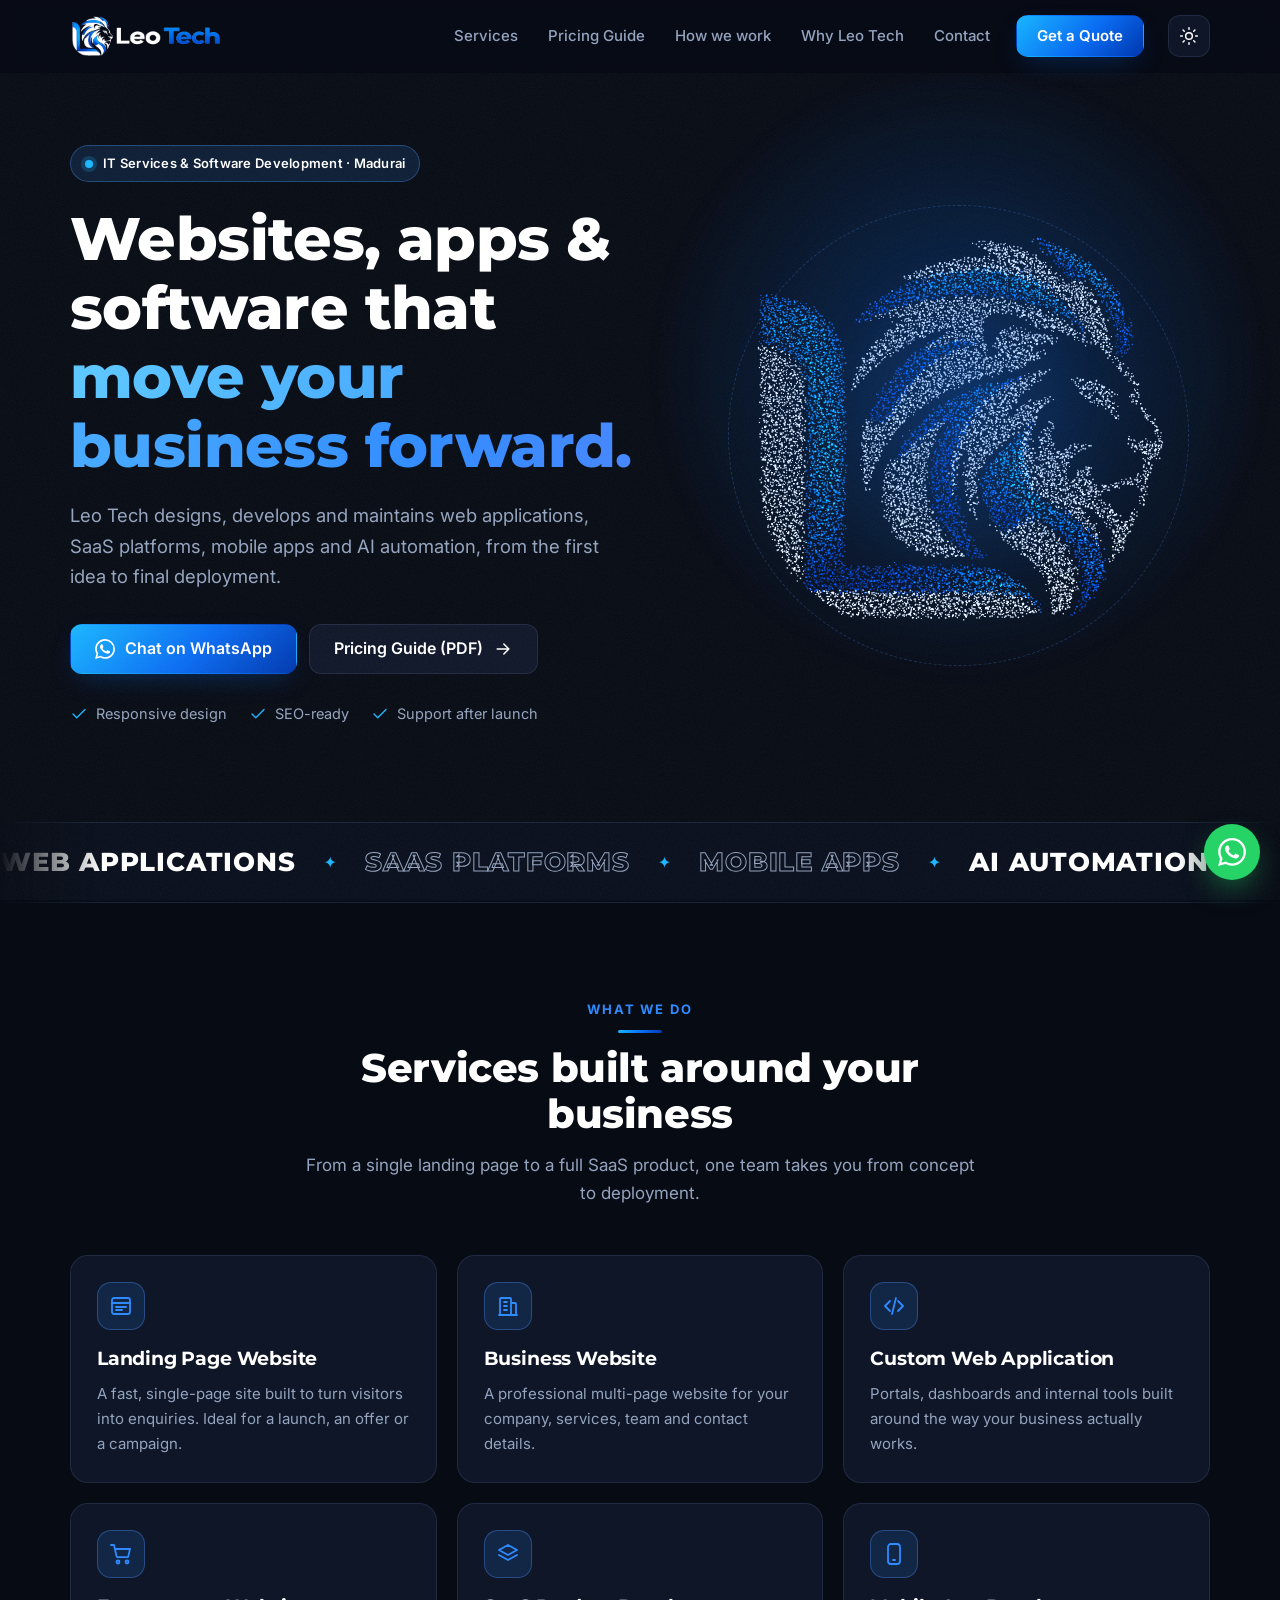
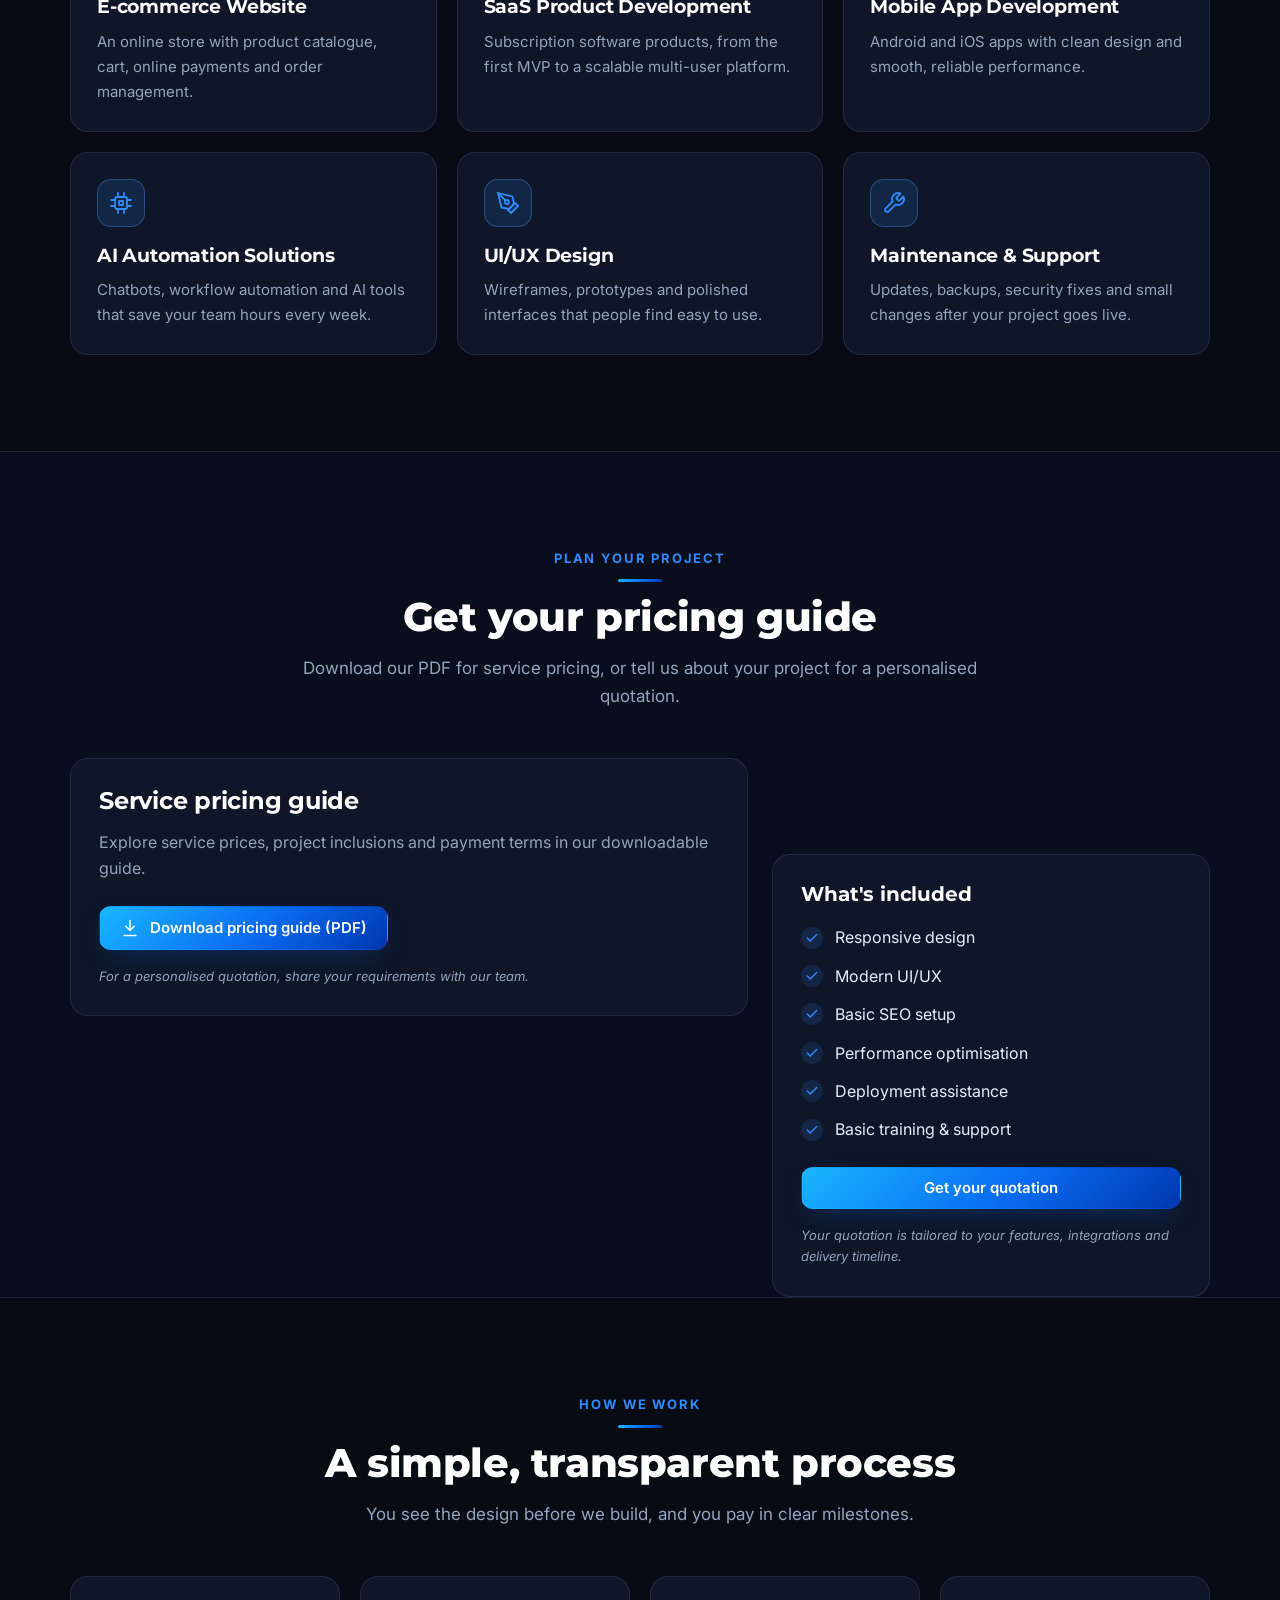
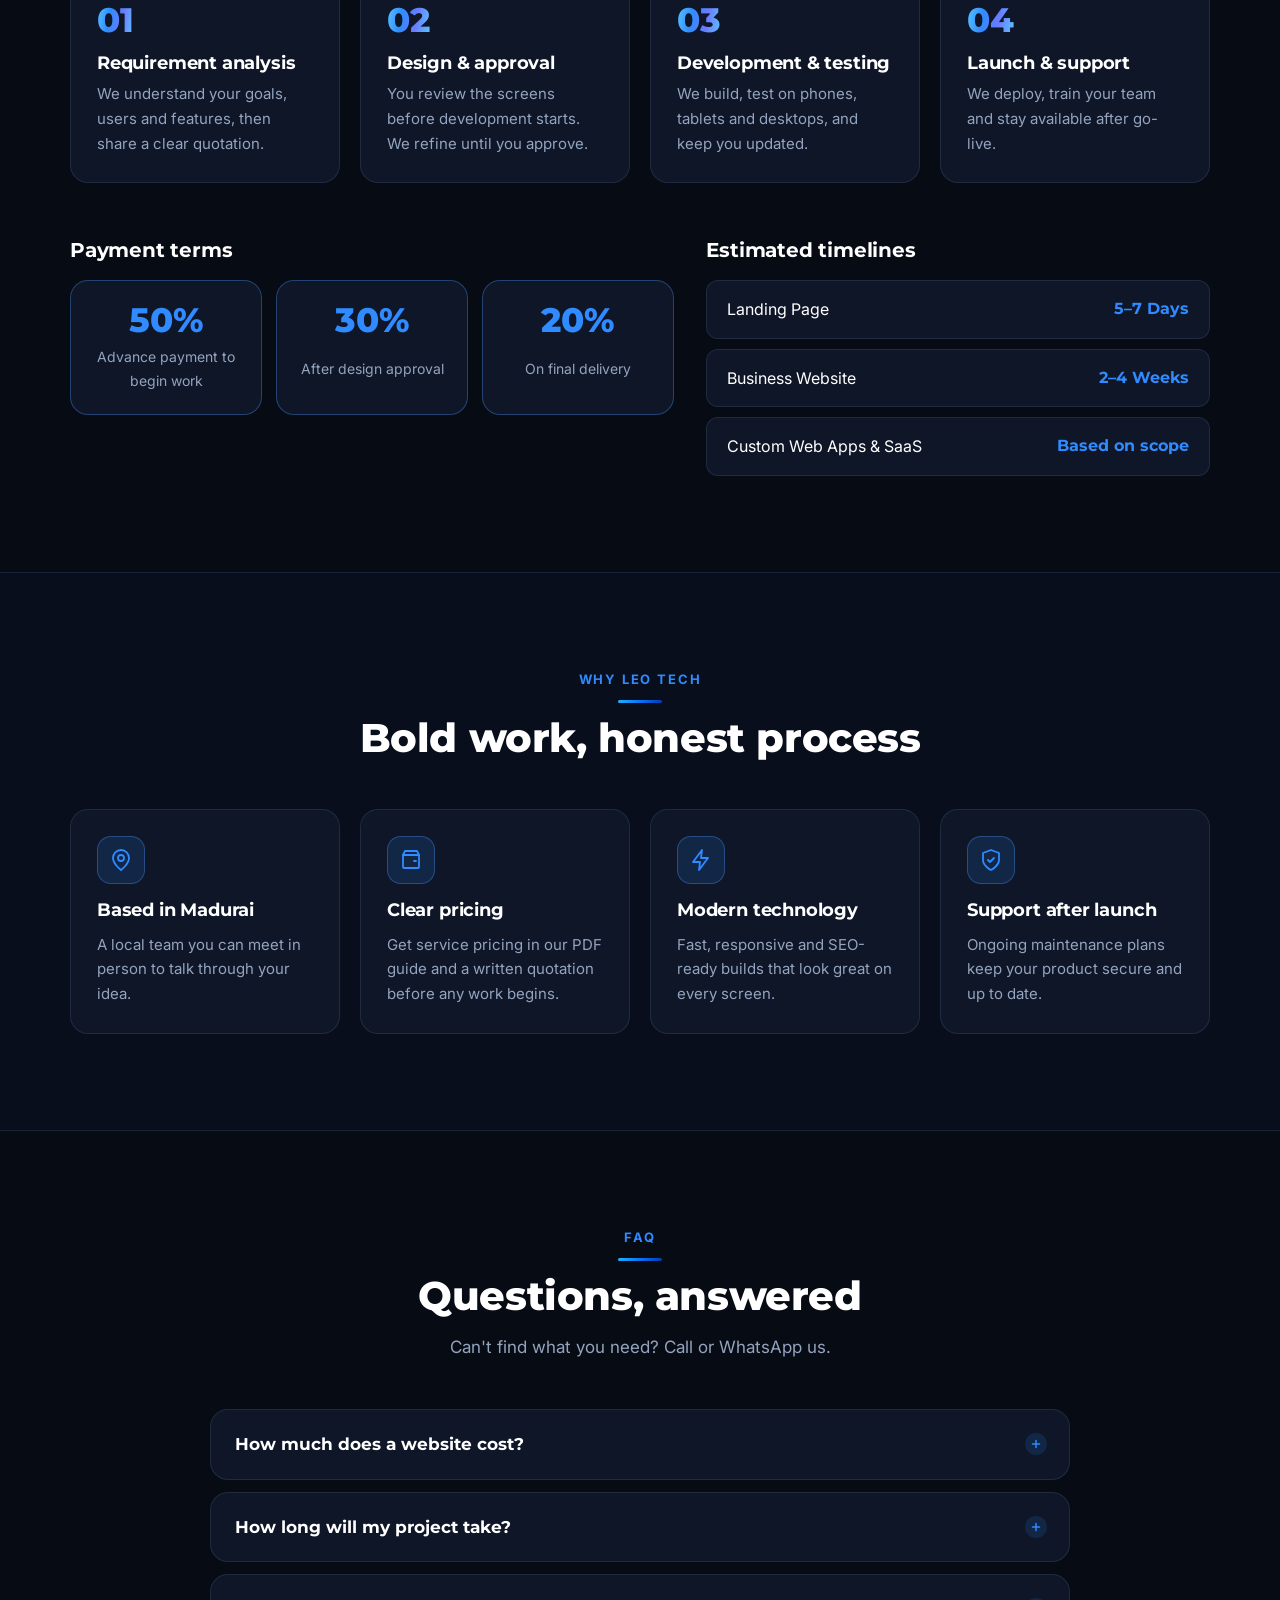
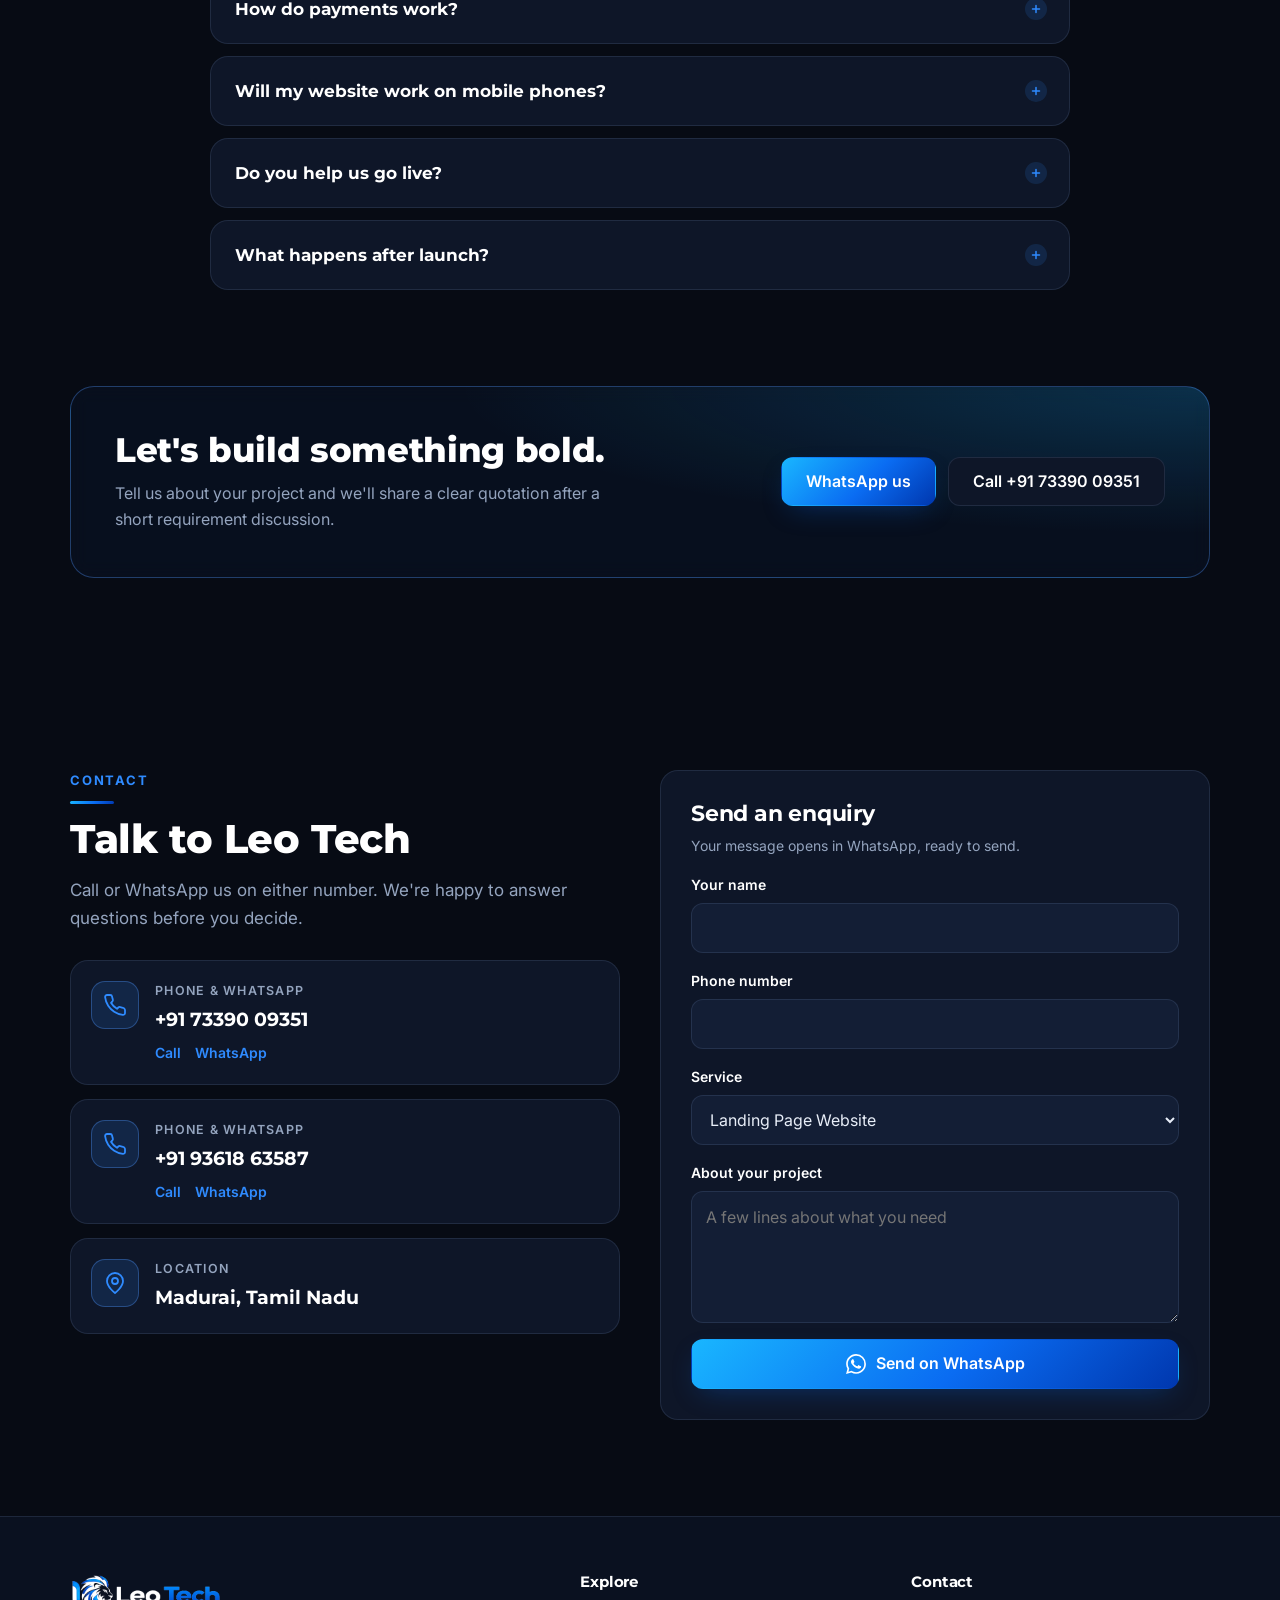
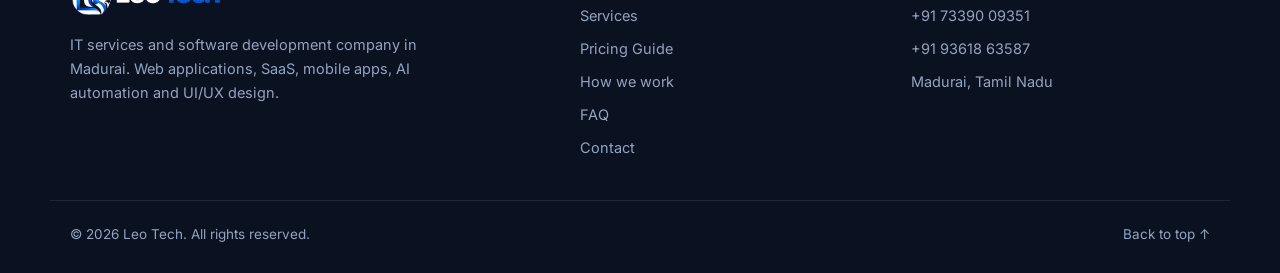
==== commit 3697d0c9: "Add files via upload" ====
--- a/leo/website/index.html
+++ b/leo/website/index.html
@@ -1,469 +1,449 @@
-<!doctype html>
-<html lang="en" data-theme="dark">
-<head>
-  <meta charset="utf-8">
-  <meta name="viewport" content="width=device-width, initial-scale=1">
-  <title>Leo Tech | Web, App &amp; Software Development Company in Madurai</title>
-  <meta name="description" content="Leo Tech is an IT services and software development company in Madurai. Websites, custom web applications, e-commerce, SaaS, mobile apps, AI automation and UI/UX design, with clear starting prices.">
-  <meta name="theme-color" content="#070B14">
-  <link rel="icon" type="image/png" sizes="32x32" href="assets/img/favicon-32.png">
-  <link rel="icon" type="image/png" sizes="192x192" href="assets/img/favicon-192.png">
-  <link rel="apple-touch-icon" href="assets/img/apple-touch-icon.png">
-
-  <meta property="og:type" content="website">
-  <meta property="og:title" content="Leo Tech | IT Services &amp; Software Development, Madurai">
-  <meta property="og:description" content="Websites, web apps, SaaS, mobile apps, AI automation and UI/UX design, with clear starting prices.">
-  <meta property="og:image" content="assets/img/og-image.jpg">
-  <meta name="twitter:card" content="summary_large_image">
-
-  <script type="application/ld+json">
-  {
-    "@context": "https://schema.org",
-    "@type": "ProfessionalService",
-    "name": "Leo Tech",
-    "description": "IT services and software development company in Madurai.",
-    "telephone": ["+91-7339009351", "+91-9361863587"],
-    "address": { "@type": "PostalAddress", "addressLocality": "Madurai", "addressRegion": "Tamil Nadu", "addressCountry": "IN" },
-    "areaServed": "IN",
-    "priceRange": "₹15,000+"
-  }
-  </script>
-
-  <!-- apply the saved theme before first paint so there is no flash -->
-  <script>
-    try { var t = localStorage.getItem('leo-theme'); if (t === 'light' || t === 'dark') document.documentElement.setAttribute('data-theme', t); } catch (e) {}
-  </script>
-
-  <link rel="preconnect" href="https://fonts.googleapis.com">
-  <link rel="preconnect" href="https://fonts.gstatic.com" crossorigin>
-  <link href="https://fonts.googleapis.com/css2?family=Inter:wght@400;500;600&family=Montserrat:wght@600;700;800&display=swap" rel="stylesheet">
-  <link rel="stylesheet" href="assets/css/style.css">
-</head>
-<body>
-  <a class="skip-link" href="#main">Skip to content</a>
-  <canvas id="bg3d" aria-hidden="true"></canvas>
-  <div class="grain" aria-hidden="true"></div>
-
-  <!-- ============ HEADER ============ -->
-  <header class="site-header" id="top">
-    <div class="container header-inner">
-      <a class="brand" href="#top" aria-label="Leo Tech home">
-        <img class="brand-logo" src="assets/img/logo-horizontal-dark.png"
-             data-src-dark="assets/img/logo-horizontal-dark.png" data-src-light="assets/img/logo-horizontal-light.png"
-             alt="Leo Tech" width="152" height="44">
-      </a>
-
-      <nav class="main-nav" id="mainNav" aria-label="Main">
-        <a href="#services">Services</a>
-        <a href="#pricing">Pricing</a>
-        <a href="#process">How we work</a>
-        <a href="#why">Why Leo Tech</a>
-        <a href="#contact">Contact</a>
-        <a class="btn btn-primary nav-cta" href="#contact">Get a Quote</a>
-      </nav>
-
-      <div class="header-actions">
-        <button class="icon-btn theme-toggle" type="button" aria-label="Switch to light mode" title="Toggle light / dark mode">
-          <svg class="i-sun" viewBox="0 0 24 24" aria-hidden="true"><circle cx="12" cy="12" r="4"/><path d="M12 2v2M12 20v2M4.9 4.9l1.4 1.4M17.7 17.7l1.4 1.4M2 12h2M20 12h2M4.9 19.1l1.4-1.4M17.7 6.3l1.4-1.4"/></svg>
-          <svg class="i-moon" viewBox="0 0 24 24" aria-hidden="true"><path d="M21 12.8A9 9 0 1 1 11.2 3a7 7 0 0 0 9.8 9.8Z"/></svg>
-        </button>
-        <button class="icon-btn menu-toggle" type="button" aria-label="Open menu" aria-expanded="false" aria-controls="mainNav">
-          <svg class="i-menu" viewBox="0 0 24 24" aria-hidden="true"><path d="M4 7h16M4 12h16M4 17h16"/></svg>
-          <svg class="i-close" viewBox="0 0 24 24" aria-hidden="true"><path d="M6 6l12 12M18 6 6 18"/></svg>
-        </button>
-      </div>
-    </div>
-  </header>
-
-  <main id="main">
-    <!-- ============ HERO ============ -->
-    <section class="hero">
-      <div class="hero-glow" aria-hidden="true"></div>
-      <div class="container hero-grid">
-        <div class="hero-copy">
-          <p class="eyebrow"><span class="dot" aria-hidden="true"></span> IT Services &amp; Software Development · Madurai</p>
-          <h1>Websites, apps &amp; software that <span class="grad-text">move your business forward.</span></h1>
-          <p class="lead">Leo Tech designs, develops and maintains web applications, SaaS platforms, mobile apps and AI automation, from the first idea to final deployment.</p>
-          <div class="hero-ctas">
-            <a class="btn btn-primary btn-lg" href="https://wa.me/917339009351?text=Hi%20Leo%20Tech%2C%20I%27d%20like%20a%20quote%20for%20a%20project." target="_blank" rel="noopener">
-              <svg class="i-wa" viewBox="0 0 24 24" aria-hidden="true"><path d="M17.472 14.382c-.297-.149-1.758-.867-2.03-.967-.273-.099-.471-.148-.67.15-.197.297-.767.966-.94 1.164-.173.199-.347.223-.644.075-.297-.15-1.255-.463-2.39-1.475-.883-.788-1.48-1.761-1.653-2.059-.173-.297-.018-.458.13-.606.134-.133.298-.347.446-.52.149-.174.198-.298.298-.497.099-.198.05-.371-.025-.52-.075-.149-.669-1.612-.916-2.207-.242-.579-.487-.5-.669-.51-.173-.008-.371-.01-.57-.01-.198 0-.52.074-.792.372-.272.297-1.04 1.016-1.04 2.479 0 1.462 1.065 2.875 1.213 3.074.149.198 2.096 3.2 5.077 4.487.709.306 1.262.489 1.694.625.712.227 1.36.195 1.871.118.571-.085 1.758-.719 2.006-1.413.248-.694.248-1.289.173-1.413-.074-.124-.272-.198-.57-.347m-5.421 7.403h-.004a9.87 9.87 0 0 1-5.031-1.378l-.361-.214-3.741.982.998-3.648-.235-.374a9.86 9.86 0 0 1-1.51-5.26c.001-5.45 4.436-9.884 9.888-9.884 2.64 0 5.122 1.03 6.988 2.898a9.825 9.825 0 0 1 2.893 6.994c-.003 5.45-4.437 9.884-9.885 9.884m8.413-18.297A11.815 11.815 0 0 0 12.05 0C5.495 0 .16 5.335.157 11.892c0 2.096.547 4.142 1.588 5.945L.057 24l6.305-1.654a11.882 11.882 0 0 0 5.683 1.448h.005c6.554 0 11.89-5.335 11.893-11.893a11.821 11.821 0 0 0-3.48-8.413Z"/></svg>
-              Chat on WhatsApp
-            </a>
-            <a class="btn btn-ghost btn-lg" href="#pricing">View Pricing
-              <svg viewBox="0 0 24 24" aria-hidden="true"><path d="M5 12h14M13 6l6 6-6 6"/></svg>
-            </a>
-          </div>
-          <ul class="hero-points" aria-label="Included with every project">
-            <li><svg viewBox="0 0 24 24" aria-hidden="true"><path d="M20 6 9 17l-5-5"/></svg>Responsive design</li>
-            <li><svg viewBox="0 0 24 24" aria-hidden="true"><path d="M20 6 9 17l-5-5"/></svg>SEO-ready</li>
-            <li><svg viewBox="0 0 24 24" aria-hidden="true"><path d="M20 6 9 17l-5-5"/></svg>Support after launch</li>
-          </ul>
-        </div>
-
-        <div class="hero-visual" aria-hidden="true">
-          <div class="emblem-ring"></div>
-          <div class="emblem"></div>
-        </div>
-      </div>
-    </section>
-
-    <!-- ============ TICKER ============ -->
-    <div class="ticker" aria-hidden="true">
-      <div class="ticker-track">
-        <span>Web Applications</span><i>✦</i><span>SaaS Platforms</span><i>✦</i><span>Mobile Apps</span><i>✦</i><span>AI Automation</span><i>✦</i><span>UI/UX Design</span><i>✦</i><span>E-commerce</span><i>✦</i><span>Maintenance &amp; Support</span><i>✦</i>
-        <span>Web Applications</span><i>✦</i><span>SaaS Platforms</span><i>✦</i><span>Mobile Apps</span><i>✦</i><span>AI Automation</span><i>✦</i><span>UI/UX Design</span><i>✦</i><span>E-commerce</span><i>✦</i><span>Maintenance &amp; Support</span><i>✦</i>
-      </div>
-    </div>
-
-    <!-- ============ SERVICES ============ -->
-    <section class="section" id="services">
-      <div class="container">
-        <div class="section-head reveal">
-          <p class="kicker">What we do</p>
-          <h2>Services built around your business</h2>
-          <p class="section-sub">From a single landing page to a full SaaS product, one team takes you from concept to deployment.</p>
-        </div>
-
-        <div class="services-grid">
-          <article class="card service reveal">
-            <span class="svc-icon"><svg viewBox="0 0 24 24" aria-hidden="true"><rect x="3" y="4" width="18" height="16" rx="2"/><path d="M3 9h18M7 13h10M7 16h6"/></svg></span>
-            <h3>Landing Page Website</h3>
-            <p>A fast, single-page site built to turn visitors into enquiries. Ideal for a launch, an offer or a campaign.</p>
-            <p class="from">From <strong>₹15,000</strong></p>
-          </article>
-          <article class="card service reveal">
-            <span class="svc-icon"><svg viewBox="0 0 24 24" aria-hidden="true"><path d="M4 21V5a1 1 0 0 1 1-1h9a1 1 0 0 1 1 1v16M15 9h4a1 1 0 0 1 1 1v11M3 21h18M8 8h3M8 12h3M8 16h3"/></svg></span>
-            <h3>Business Website</h3>
-            <p>A professional multi-page website for your company, services, team and contact details.</p>
-            <p class="from">From <strong>₹30,000</strong></p>
-          </article>
-          <article class="card service reveal">
-            <span class="svc-icon"><svg viewBox="0 0 24 24" aria-hidden="true"><path d="m8 7-5 5 5 5M16 7l5 5-5 5M14 4l-4 16"/></svg></span>
-            <h3>Custom Web Application</h3>
-            <p>Portals, dashboards and internal tools built around the way your business actually works.</p>
-            <p class="from">From <strong>₹80,000</strong></p>
-          </article>
-          <article class="card service reveal">
-            <span class="svc-icon"><svg viewBox="0 0 24 24" aria-hidden="true"><circle cx="9" cy="20" r="1.5"/><circle cx="18" cy="20" r="1.5"/><path d="M2 3h3l2.6 11.4a1 1 0 0 0 1 .8h9.7a1 1 0 0 0 1-.8L21 7H6"/></svg></span>
-            <h3>E-commerce Website</h3>
-            <p>An online store with product catalogue, cart, online payments and order management.</p>
-            <p class="from">From <strong>₹60,000</strong></p>
-          </article>
-          <article class="card service reveal">
-            <span class="svc-icon"><svg viewBox="0 0 24 24" aria-hidden="true"><path d="m12 3 9 5-9 5-9-5 9-5Z"/><path d="m3 13 9 5 9-5"/></svg></span>
-            <h3>SaaS Product Development</h3>
-            <p>Subscription software products, from the first MVP to a scalable multi-user platform.</p>
-            <p class="from">From <strong>₹2,00,000</strong></p>
-          </article>
-          <article class="card service reveal">
-            <span class="svc-icon"><svg viewBox="0 0 24 24" aria-hidden="true"><rect x="6" y="2" width="12" height="20" rx="3"/><path d="M11 18h2"/></svg></span>
-            <h3>Mobile App Development</h3>
-            <p>Android and iOS apps with clean design and smooth, reliable performance.</p>
-            <p class="from">From <strong>₹1,50,000</strong></p>
-          </article>
-          <article class="card service reveal">
-            <span class="svc-icon"><svg viewBox="0 0 24 24" aria-hidden="true"><rect x="6" y="6" width="12" height="12" rx="2"/><path d="M10 10h4v4h-4zM9 2v4M15 2v4M9 18v4M15 18v4M2 9h4M2 15h4M18 9h4M18 15h4"/></svg></span>
-            <h3>AI Automation Solutions</h3>
-            <p>Chatbots, workflow automation and AI tools that save your team hours every week.</p>
-            <p class="from">From <strong>₹50,000</strong></p>
-          </article>
-          <article class="card service reveal">
-            <span class="svc-icon"><svg viewBox="0 0 24 24" aria-hidden="true"><path d="m12 19 7-7 3 3-7 7-3-3Z"/><path d="m18 13-1.5-7.5L2 2l3.5 14.5L13 18l5-5Z"/><path d="m2 2 7.6 7.6"/><circle cx="11" cy="11" r="2"/></svg></span>
-            <h3>UI/UX Design</h3>
-            <p>Wireframes, prototypes and polished interfaces that people find easy to use.</p>
-            <p class="from">From <strong>₹20,000</strong></p>
-          </article>
-          <article class="card service reveal">
-            <span class="svc-icon"><svg viewBox="0 0 24 24" aria-hidden="true"><path d="M14.7 6.3a1 1 0 0 0 0 1.4l1.6 1.6a1 1 0 0 0 1.4 0l3.8-3.8a6 6 0 0 1-7.9 7.9l-6.9 6.9a2.1 2.1 0 0 1-3-3l6.9-6.9a6 6 0 0 1 7.9-7.9l-3.8 3.8Z"/></svg></span>
-            <h3>Maintenance &amp; Support</h3>
-            <p>Updates, backups, security fixes and small changes after your project goes live.</p>
-            <p class="from">From <strong>₹3,000</strong> / month</p>
-          </article>
-        </div>
-      </div>
-    </section>
-
-    <!-- ============ PRICING ============ -->
-    <section class="section section-alt" id="pricing">
-      <div class="container">
-        <div class="section-head reveal">
-          <p class="kicker">Service pricing</p>
-          <h2>Clear starting prices</h2>
-          <p class="section-sub">Starting prices in INR. Your final quotation follows a short requirement analysis.</p>
-        </div>
-
-        <div class="pricing-wrap">
-          <div class="price-table reveal" role="table" aria-label="Service pricing">
-            <div class="pt-row pt-head" role="row">
-              <span role="columnheader">Service</span>
-              <span role="columnheader">Starting price (INR)</span>
-            </div>
-            <div class="pt-row" role="row"><span role="cell">Landing Page Website</span><span role="cell" class="price">₹15,000 – ₹25,000</span></div>
-            <div class="pt-row" role="row"><span role="cell">Business Website</span><span role="cell" class="price">₹30,000 – ₹60,000</span></div>
-            <div class="pt-row" role="row"><span role="cell">Custom Web Application</span><span role="cell" class="price">₹80,000 – ₹3,00,000+</span></div>
-            <div class="pt-row" role="row"><span role="cell">E-commerce Website</span><span role="cell" class="price">₹60,000 – ₹2,00,000+</span></div>
-            <div class="pt-row" role="row"><span role="cell">SaaS Product Development</span><span role="cell" class="price">₹2,00,000+</span></div>
-            <div class="pt-row" role="row"><span role="cell">Mobile Application Development</span><span role="cell" class="price">₹1,50,000+</span></div>
-            <div class="pt-row" role="row"><span role="cell">AI Automation Solutions</span><span role="cell" class="price">₹50,000 – ₹2,50,000+</span></div>
-            <div class="pt-row" role="row"><span role="cell">UI/UX Design</span><span role="cell" class="price">₹20,000+</span></div>
-            <div class="pt-row" role="row"><span role="cell">Maintenance &amp; Support</span><span role="cell" class="price">₹3,000 – ₹10,000 / month</span></div>
-          </div>
-
-          <aside class="card included reveal">
-            <h3>What's included</h3>
-            <ul class="check-list">
-              <li><svg viewBox="0 0 24 24" aria-hidden="true"><path d="M20 6 9 17l-5-5"/></svg>Responsive design</li>
-              <li><svg viewBox="0 0 24 24" aria-hidden="true"><path d="M20 6 9 17l-5-5"/></svg>Modern UI/UX</li>
-              <li><svg viewBox="0 0 24 24" aria-hidden="true"><path d="M20 6 9 17l-5-5"/></svg>Basic SEO setup</li>
-              <li><svg viewBox="0 0 24 24" aria-hidden="true"><path d="M20 6 9 17l-5-5"/></svg>Performance optimisation</li>
-              <li><svg viewBox="0 0 24 24" aria-hidden="true"><path d="M20 6 9 17l-5-5"/></svg>Deployment assistance</li>
-              <li><svg viewBox="0 0 24 24" aria-hidden="true"><path d="M20 6 9 17l-5-5"/></svg>Basic training &amp; support</li>
-            </ul>
-            <a class="btn btn-primary btn-block" href="#contact">Get your quotation</a>
-            <a class="btn btn-ghost btn-block" href="assets/docs/Leo-Tech-Pricing-Guide.pdf" download>
-              <svg viewBox="0 0 24 24" aria-hidden="true"><path d="M12 3v12M7 10l5 5 5-5M5 21h14"/></svg>
-              Download pricing guide (PDF)
-            </a>
-            <p class="note">All prices are indicative starting points. Final pricing depends on features, integrations, complexity and delivery timeline.</p>
-          </aside>
-        </div>
-      </div>
-    </section>
-
-    <!-- ============ PROCESS / PAYMENT / TIMELINES ============ -->
-    <section class="section" id="process">
-      <div class="container">
-        <div class="section-head reveal">
-          <p class="kicker">How we work</p>
-          <h2>A simple, transparent process</h2>
-          <p class="section-sub">You see the design before we build, and you pay in clear milestones.</p>
-        </div>
-
-        <ol class="steps">
-          <li class="card step reveal"><span class="step-no">01</span><h3>Requirement analysis</h3><p>We understand your goals, users and features, then share a clear quotation.</p></li>
-          <li class="card step reveal"><span class="step-no">02</span><h3>Design &amp; approval</h3><p>You review the screens before development starts. We refine until you approve.</p></li>
-          <li class="card step reveal"><span class="step-no">03</span><h3>Development &amp; testing</h3><p>We build, test on phones, tablets and desktops, and keep you updated.</p></li>
-          <li class="card step reveal"><span class="step-no">04</span><h3>Launch &amp; support</h3><p>We deploy, train your team and stay available after go-live.</p></li>
-        </ol>
-
-        <div class="terms-grid">
-          <div class="reveal">
-            <h3 class="sub-title">Payment terms</h3>
-            <div class="pay-grid">
-              <div class="card pay"><strong>50%</strong><span>Advance payment to begin work</span></div>
-              <div class="card pay"><strong>30%</strong><span>After design approval</span></div>
-              <div class="card pay"><strong>20%</strong><span>On final delivery</span></div>
-            </div>
-          </div>
-          <div class="reveal">
-            <h3 class="sub-title">Estimated timelines</h3>
-            <ul class="timeline-list">
-              <li><span>Landing Page</span><strong>5–7 Days</strong></li>
-              <li><span>Business Website</span><strong>2–4 Weeks</strong></li>
-              <li><span>Custom Web Apps &amp; SaaS</span><strong>Based on scope</strong></li>
-            </ul>
-          </div>
-        </div>
-      </div>
-    </section>
-
-    <!-- ============ WHY ============ -->
-    <section class="section section-alt" id="why">
-      <div class="container">
-        <div class="section-head reveal">
-          <p class="kicker">Why Leo Tech</p>
-          <h2>Bold work, honest process</h2>
-        </div>
-        <div class="why-grid">
-          <div class="card why reveal">
-            <span class="svc-icon"><svg viewBox="0 0 24 24" aria-hidden="true"><path d="M20 10c0 6-8 12-8 12S4 16 4 10a8 8 0 0 1 16 0Z"/><circle cx="12" cy="10" r="3"/></svg></span>
-            <h3>Based in Madurai</h3><p>A local team you can meet in person to talk through your idea.</p>
-          </div>
-          <div class="card why reveal">
-            <span class="svc-icon"><svg viewBox="0 0 24 24" aria-hidden="true"><path d="M4 7h16v12a1 1 0 0 1-1 1H5a1 1 0 0 1-1-1V7Z"/><path d="M4 7l2-4h12l2 4M15 13h2"/></svg></span>
-            <h3>Clear pricing</h3><p>Starting prices are published, and you get a written quotation before any work begins.</p>
-          </div>
-          <div class="card why reveal">
-            <span class="svc-icon"><svg viewBox="0 0 24 24" aria-hidden="true"><path d="M13 2 4 14h7l-1 8 9-12h-7l1-8Z"/></svg></span>
-            <h3>Modern technology</h3><p>Fast, responsive and SEO-ready builds that look great on every screen.</p>
-          </div>
-          <div class="card why reveal">
-            <span class="svc-icon"><svg viewBox="0 0 24 24" aria-hidden="true"><path d="M12 22s8-4 8-10V5l-8-3-8 3v7c0 6 8 10 8 10Z"/><path d="m9 12 2 2 4-4"/></svg></span>
-            <h3>Support after launch</h3><p>Maintenance plans from ₹3,000/month keep your product secure and up to date.</p>
-          </div>
-        </div>
-      </div>
-    </section>
-
-    <!-- ============ FAQ ============ -->
-    <section class="section" id="faq">
-      <div class="container faq-wrap">
-        <div class="section-head reveal">
-          <p class="kicker">FAQ</p>
-          <h2>Questions, answered</h2>
-          <p class="section-sub">Can't find what you need? Call or WhatsApp us.</p>
-        </div>
-        <div class="faq-list">
-          <details class="card faq reveal">
-            <summary>How much does a website cost?</summary>
-            <p>Landing pages start at ₹15,000 and business websites at ₹30,000. Custom applications, e-commerce and SaaS are quoted after a short requirement analysis.</p>
-          </details>
-          <details class="card faq reveal">
-            <summary>How long will my project take?</summary>
-            <p>A landing page takes 5–7 days and a business website 2–4 weeks. Custom web apps and SaaS timelines depend on the scope we agree.</p>
-          </details>
-          <details class="card faq reveal">
-            <summary>How do payments work?</summary>
-            <p>50% advance to begin work, 30% after you approve the design, and 20% on final delivery.</p>
-          </details>
-          <details class="card faq reveal">
-            <summary>Will my website work on mobile phones?</summary>
-            <p>Yes. Responsive design is included in every project, so your site works on phones, tablets and desktops.</p>
-          </details>
-          <details class="card faq reveal">
-            <summary>Do you help us go live?</summary>
-            <p>Yes. Deployment assistance is included: we help you take your website or app live.</p>
-          </details>
-          <details class="card faq reveal">
-            <summary>What happens after launch?</summary>
-            <p>Basic training and support are included. For ongoing updates, backups and security fixes, maintenance plans start at ₹3,000 per month.</p>
-          </details>
-        </div>
-      </div>
-    </section>
-
-    <!-- ============ CTA BAND ============ -->
-    <section class="section cta-section cta-after-faq">
-      <div class="container">
-        <div class="cta-band reveal">
-          <div>
-            <h2>Let's build something bold.</h2>
-            <p>Tell us about your project and we'll share a clear quotation after a short requirement discussion.</p>
-          </div>
-          <div class="cta-actions">
-            <a class="btn btn-primary btn-lg" href="https://wa.me/917339009351?text=Hi%20Leo%20Tech%2C%20I%27d%20like%20to%20discuss%20a%20project." target="_blank" rel="noopener">WhatsApp us</a>
-            <a class="btn btn-ghost btn-lg" href="tel:+917339009351">Call +91 73390 09351</a>
-          </div>
-        </div>
-      </div>
-    </section>
-
-    <!-- ============ CONTACT ============ -->
-    <section class="section" id="contact">
-      <div class="container contact-grid">
-        <div class="contact-info reveal">
-          <p class="kicker">Contact</p>
-          <h2>Talk to Leo Tech</h2>
-          <p class="section-sub">Call or WhatsApp us on either number. We're happy to answer questions before you decide.</p>
-
-          <ul class="contact-list">
-            <li class="card contact-item">
-              <span class="svc-icon"><svg viewBox="0 0 24 24" aria-hidden="true"><path d="M22 16.9v3a2 2 0 0 1-2.2 2 19.8 19.8 0 0 1-8.6-3.1 19.5 19.5 0 0 1-6-6A19.8 19.8 0 0 1 2.1 4.2 2 2 0 0 1 4.1 2h3a2 2 0 0 1 2 1.7c.1.9.4 1.8.7 2.7a2 2 0 0 1-.5 2.1L8 9.8a16 16 0 0 0 6 6l1.3-1.3a2 2 0 0 1 2.1-.4c.9.3 1.8.6 2.7.7a2 2 0 0 1 1.7 2Z"/></svg></span>
-              <div>
-                <span class="label">Phone &amp; WhatsApp</span>
-                <a class="big-link" href="tel:+917339009351">+91 73390 09351</a>
-                <div class="mini-links"><a href="tel:+917339009351">Call</a><a href="https://wa.me/917339009351" target="_blank" rel="noopener">WhatsApp</a></div>
-              </div>
-            </li>
-            <li class="card contact-item">
-              <span class="svc-icon"><svg viewBox="0 0 24 24" aria-hidden="true"><path d="M22 16.9v3a2 2 0 0 1-2.2 2 19.8 19.8 0 0 1-8.6-3.1 19.5 19.5 0 0 1-6-6A19.8 19.8 0 0 1 2.1 4.2 2 2 0 0 1 4.1 2h3a2 2 0 0 1 2 1.7c.1.9.4 1.8.7 2.7a2 2 0 0 1-.5 2.1L8 9.8a16 16 0 0 0 6 6l1.3-1.3a2 2 0 0 1 2.1-.4c.9.3 1.8.6 2.7.7a2 2 0 0 1 1.7 2Z"/></svg></span>
-              <div>
-                <span class="label">Phone &amp; WhatsApp</span>
-                <a class="big-link" href="tel:+919361863587">+91 93618 63587</a>
-                <div class="mini-links"><a href="tel:+919361863587">Call</a><a href="https://wa.me/919361863587" target="_blank" rel="noopener">WhatsApp</a></div>
-              </div>
-            </li>
-            <li class="card contact-item">
-              <span class="svc-icon"><svg viewBox="0 0 24 24" aria-hidden="true"><path d="M20 10c0 6-8 12-8 12S4 16 4 10a8 8 0 0 1 16 0Z"/><circle cx="12" cy="10" r="3"/></svg></span>
-              <div>
-                <span class="label">Location</span>
-                <span class="big-link">Madurai, Tamil Nadu</span>
-              </div>
-            </li>
-          </ul>
-        </div>
-
-        <form class="card enquiry reveal" id="enquiryForm" novalidate>
-          <h3>Send an enquiry</h3>
-          <p class="form-hint">Your message opens in WhatsApp, ready to send.</p>
-          <div class="field">
-            <label for="fName">Your name</label>
-            <input id="fName" name="name" type="text" autocomplete="name" required>
-          </div>
-          <div class="field">
-            <label for="fPhone">Phone number</label>
-            <input id="fPhone" name="phone" type="tel" autocomplete="tel" inputmode="tel" required>
-          </div>
-          <div class="field">
-            <label for="fService">Service</label>
-            <select id="fService" name="service">
-              <option>Landing Page Website</option>
-              <option>Business Website</option>
-              <option>Custom Web Application</option>
-              <option>E-commerce Website</option>
-              <option>SaaS Product Development</option>
-              <option>Mobile App Development</option>
-              <option>AI Automation Solutions</option>
-              <option>UI/UX Design</option>
-              <option>Maintenance &amp; Support</option>
-              <option>Not sure yet</option>
-            </select>
-          </div>
-          <div class="field">
-            <label for="fMsg">About your project</label>
-            <textarea id="fMsg" name="message" rows="4" placeholder="A few lines about what you need"></textarea>
-          </div>
-          <p class="form-error" id="formError" role="alert" hidden></p>
-          <button class="btn btn-primary btn-block btn-lg" type="submit">
-            <svg class="i-wa" viewBox="0 0 24 24" aria-hidden="true"><path d="M17.472 14.382c-.297-.149-1.758-.867-2.03-.967-.273-.099-.471-.148-.67.15-.197.297-.767.966-.94 1.164-.173.199-.347.223-.644.075-.297-.15-1.255-.463-2.39-1.475-.883-.788-1.48-1.761-1.653-2.059-.173-.297-.018-.458.13-.606.134-.133.298-.347.446-.52.149-.174.198-.298.298-.497.099-.198.05-.371-.025-.52-.075-.149-.669-1.612-.916-2.207-.242-.579-.487-.5-.669-.51-.173-.008-.371-.01-.57-.01-.198 0-.52.074-.792.372-.272.297-1.04 1.016-1.04 2.479 0 1.462 1.065 2.875 1.213 3.074.149.198 2.096 3.2 5.077 4.487.709.306 1.262.489 1.694.625.712.227 1.36.195 1.871.118.571-.085 1.758-.719 2.006-1.413.248-.694.248-1.289.173-1.413-.074-.124-.272-.198-.57-.347m-5.421 7.403h-.004a9.87 9.87 0 0 1-5.031-1.378l-.361-.214-3.741.982.998-3.648-.235-.374a9.86 9.86 0 0 1-1.51-5.26c.001-5.45 4.436-9.884 9.888-9.884 2.64 0 5.122 1.03 6.988 2.898a9.825 9.825 0 0 1 2.893 6.994c-.003 5.45-4.437 9.884-9.885 9.884m8.413-18.297A11.815 11.815 0 0 0 12.05 0C5.495 0 .16 5.335.157 11.892c0 2.096.547 4.142 1.588 5.945L.057 24l6.305-1.654a11.882 11.882 0 0 0 5.683 1.448h.005c6.554 0 11.89-5.335 11.893-11.893a11.821 11.821 0 0 0-3.48-8.413Z"/></svg>
-            Send on WhatsApp
-          </button>
-        </form>
-      </div>
-    </section>
-  </main>
-
-  <!-- ============ FOOTER ============ -->
-  <footer class="site-footer">
-    <div class="container footer-grid">
-      <div class="footer-brand">
-        <img class="brand-logo" src="assets/img/logo-horizontal-dark.png"
-             data-src-dark="assets/img/logo-horizontal-dark.png" data-src-light="assets/img/logo-horizontal-light.png"
-             alt="Leo Tech" width="152" height="44" loading="lazy">
-        <p>IT services and software development company in Madurai. Web applications, SaaS, mobile apps, AI automation and UI/UX design.</p>
-      </div>
-      <div>
-        <h4>Explore</h4>
-        <ul class="footer-links">
-          <li><a href="#services">Services</a></li>
-          <li><a href="#pricing">Pricing</a></li>
-          <li><a href="#process">How we work</a></li>
-          <li><a href="#faq">FAQ</a></li>
-          <li><a href="#contact">Contact</a></li>
-        </ul>
-      </div>
-      <div>
-        <h4>Contact</h4>
-        <ul class="footer-links">
-          <li><a href="tel:+917339009351">+91 73390 09351</a></li>
-          <li><a href="tel:+919361863587">+91 93618 63587</a></li>
-          <li>Madurai, Tamil Nadu</li>
-        </ul>
-      </div>
-    </div>
-    <div class="container footer-bottom">
-      <span>© <span id="year">2026</span> Leo Tech. All rights reserved.</span>
-      <a href="#top">Back to top ↑</a>
-    </div>
-  </footer>
-
-  <a class="wa-float" href="https://wa.me/917339009351?text=Hi%20Leo%20Tech%2C%20I%27d%20like%20to%20know%20more." target="_blank" rel="noopener" aria-label="Chat with Leo Tech on WhatsApp">
-    <svg viewBox="0 0 24 24" aria-hidden="true"><path d="M17.472 14.382c-.297-.149-1.758-.867-2.03-.967-.273-.099-.471-.148-.67.15-.197.297-.767.966-.94 1.164-.173.199-.347.223-.644.075-.297-.15-1.255-.463-2.39-1.475-.883-.788-1.48-1.761-1.653-2.059-.173-.297-.018-.458.13-.606.134-.133.298-.347.446-.52.149-.174.198-.298.298-.497.099-.198.05-.371-.025-.52-.075-.149-.669-1.612-.916-2.207-.242-.579-.487-.5-.669-.51-.173-.008-.371-.01-.57-.01-.198 0-.52.074-.792.372-.272.297-1.04 1.016-1.04 2.479 0 1.462 1.065 2.875 1.213 3.074.149.198 2.096 3.2 5.077 4.487.709.306 1.262.489 1.694.625.712.227 1.36.195 1.871.118.571-.085 1.758-.719 2.006-1.413.248-.694.248-1.289.173-1.413-.074-.124-.272-.198-.57-.347m-5.421 7.403h-.004a9.87 9.87 0 0 1-5.031-1.378l-.361-.214-3.741.982.998-3.648-.235-.374a9.86 9.86 0 0 1-1.51-5.26c.001-5.45 4.436-9.884 9.888-9.884 2.64 0 5.122 1.03 6.988 2.898a9.825 9.825 0 0 1 2.893 6.994c-.003 5.45-4.437 9.884-9.885 9.884m8.413-18.297A11.815 11.815 0 0 0 12.05 0C5.495 0 .16 5.335.157 11.892c0 2.096.547 4.142 1.588 5.945L.057 24l6.305-1.654a11.882 11.882 0 0 0 5.683 1.448h.005c6.554 0 11.89-5.335 11.893-11.893a11.821 11.821 0 0 0-3.48-8.413Z"/></svg>
-  </a>
-
-  <script src="assets/js/main.js" defer></script>
-  <script src="assets/js/vendor/three.min.js" defer></script>
-  <script src="assets/js/lion-points.js" defer></script>
-  <script src="assets/js/hero3d.js" defer></script>
-</body>
-</html>
+<!doctype html>
+<html lang="en" data-theme="dark">
+<head>
+  <meta charset="utf-8">
+  <meta name="viewport" content="width=device-width, initial-scale=1">
+  <title>Leo Tech | Web, App &amp; Software Development Company in Madurai</title>
+  <meta name="description" content="Leo Tech is an IT services and software development company in Madurai. Websites, custom web applications, e-commerce, SaaS, mobile apps, AI automation and UI/UX design, tailored to your business.">
+  <meta name="theme-color" content="#070B14">
+  <link rel="icon" type="image/png" sizes="32x32" href="assets/img/favicon-32.png">
+  <link rel="icon" type="image/png" sizes="192x192" href="assets/img/favicon-192.png">
+  <link rel="apple-touch-icon" href="assets/img/apple-touch-icon.png">
+
+  <meta property="og:type" content="website">
+  <meta property="og:title" content="Leo Tech | IT Services &amp; Software Development, Madurai">
+  <meta property="og:description" content="Websites, web apps, SaaS, mobile apps, AI automation and UI/UX design, tailored to your business.">
+  <meta property="og:image" content="assets/img/og-image.jpg">
+  <meta name="twitter:card" content="summary_large_image">
+
+  <script type="application/ld+json">
+  {
+    "@context": "https://schema.org",
+    "@type": "ProfessionalService",
+    "name": "Leo Tech",
+    "description": "IT services and software development company in Madurai.",
+    "telephone": ["+91-7339009351", "+91-9361863587"],
+    "address": { "@type": "PostalAddress", "addressLocality": "Madurai", "addressRegion": "Tamil Nadu", "addressCountry": "IN" },
+    "areaServed": "IN"
+  }
+  </script>
+
+  <!-- apply the saved theme before first paint so there is no flash -->
+  <script>
+    try { var t = localStorage.getItem('leo-theme'); if (t === 'light' || t === 'dark') document.documentElement.setAttribute('data-theme', t); } catch (e) {}
+  </script>
+
+  <link rel="preconnect" href="https://fonts.googleapis.com">
+  <link rel="preconnect" href="https://fonts.gstatic.com" crossorigin>
+  <link href="https://fonts.googleapis.com/css2?family=Inter:wght@400;500;600&family=Montserrat:wght@600;700;800&display=swap" rel="stylesheet">
+  <link rel="stylesheet" href="assets/css/style.css">
+</head>
+<body>
+  <a class="skip-link" href="#main">Skip to content</a>
+  <canvas id="bg3d" aria-hidden="true"></canvas>
+  <div class="grain" aria-hidden="true"></div>
+
+  <!-- ============ HEADER ============ -->
+  <header class="site-header" id="top">
+    <div class="container header-inner">
+      <a class="brand" href="#top" aria-label="Leo Tech home">
+        <img class="brand-logo" src="assets/img/logo-horizontal-dark.png"
+             data-src-dark="assets/img/logo-horizontal-dark.png" data-src-light="assets/img/logo-horizontal-light.png"
+             alt="Leo Tech" width="152" height="44">
+      </a>
+
+      <nav class="main-nav" id="mainNav" aria-label="Main">
+        <a href="#services">Services</a>
+        <a href="#pricing">Pricing Guide</a>
+        <a href="#process">How we work</a>
+        <a href="#why">Why Leo Tech</a>
+        <a href="#contact">Contact</a>
+        <a class="btn btn-primary nav-cta" href="#contact">Get a Quote</a>
+      </nav>
+
+      <div class="header-actions">
+        <button class="icon-btn theme-toggle" type="button" aria-label="Switch to light mode" title="Toggle light / dark mode">
+          <svg class="i-sun" viewBox="0 0 24 24" aria-hidden="true"><circle cx="12" cy="12" r="4"/><path d="M12 2v2M12 20v2M4.9 4.9l1.4 1.4M17.7 17.7l1.4 1.4M2 12h2M20 12h2M4.9 19.1l1.4-1.4M17.7 6.3l1.4-1.4"/></svg>
+          <svg class="i-moon" viewBox="0 0 24 24" aria-hidden="true"><path d="M21 12.8A9 9 0 1 1 11.2 3a7 7 0 0 0 9.8 9.8Z"/></svg>
+        </button>
+        <button class="icon-btn menu-toggle" type="button" aria-label="Open menu" aria-expanded="false" aria-controls="mainNav">
+          <svg class="i-menu" viewBox="0 0 24 24" aria-hidden="true"><path d="M4 7h16M4 12h16M4 17h16"/></svg>
+          <svg class="i-close" viewBox="0 0 24 24" aria-hidden="true"><path d="M6 6l12 12M18 6 6 18"/></svg>
+        </button>
+      </div>
+    </div>
+  </header>
+
+  <main id="main">
+    <!-- ============ HERO ============ -->
+    <section class="hero">
+      <div class="hero-glow" aria-hidden="true"></div>
+      <div class="container hero-grid">
+        <div class="hero-copy">
+          <p class="eyebrow"><span class="dot" aria-hidden="true"></span> IT Services &amp; Software Development · Madurai</p>
+          <h1>Websites, apps &amp; software that <span class="grad-text">move your business forward.</span></h1>
+          <p class="lead">Leo Tech designs, develops and maintains web applications, SaaS platforms, mobile apps and AI automation, from the first idea to final deployment.</p>
+          <div class="hero-ctas">
+            <a class="btn btn-primary btn-lg" href="https://wa.me/917339009351?text=Hi%20Leo%20Tech%2C%20I%27d%20like%20a%20quote%20for%20a%20project." target="_blank" rel="noopener">
+              <svg class="i-wa" viewBox="0 0 24 24" aria-hidden="true"><path d="M17.472 14.382c-.297-.149-1.758-.867-2.03-.967-.273-.099-.471-.148-.67.15-.197.297-.767.966-.94 1.164-.173.199-.347.223-.644.075-.297-.15-1.255-.463-2.39-1.475-.883-.788-1.48-1.761-1.653-2.059-.173-.297-.018-.458.13-.606.134-.133.298-.347.446-.52.149-.174.198-.298.298-.497.099-.198.05-.371-.025-.52-.075-.149-.669-1.612-.916-2.207-.242-.579-.487-.5-.669-.51-.173-.008-.371-.01-.57-.01-.198 0-.52.074-.792.372-.272.297-1.04 1.016-1.04 2.479 0 1.462 1.065 2.875 1.213 3.074.149.198 2.096 3.2 5.077 4.487.709.306 1.262.489 1.694.625.712.227 1.36.195 1.871.118.571-.085 1.758-.719 2.006-1.413.248-.694.248-1.289.173-1.413-.074-.124-.272-.198-.57-.347m-5.421 7.403h-.004a9.87 9.87 0 0 1-5.031-1.378l-.361-.214-3.741.982.998-3.648-.235-.374a9.86 9.86 0 0 1-1.51-5.26c.001-5.45 4.436-9.884 9.888-9.884 2.64 0 5.122 1.03 6.988 2.898a9.825 9.825 0 0 1 2.893 6.994c-.003 5.45-4.437 9.884-9.885 9.884m8.413-18.297A11.815 11.815 0 0 0 12.05 0C5.495 0 .16 5.335.157 11.892c0 2.096.547 4.142 1.588 5.945L.057 24l6.305-1.654a11.882 11.882 0 0 0 5.683 1.448h.005c6.554 0 11.89-5.335 11.893-11.893a11.821 11.821 0 0 0-3.48-8.413Z"/></svg>
+              Chat on WhatsApp
+            </a>
+            <a class="btn btn-ghost btn-lg" href="assets/docs/Leo-Tech-Pricing-Guide.pdf" download>Pricing Guide (PDF)
+              <svg viewBox="0 0 24 24" aria-hidden="true"><path d="M5 12h14M13 6l6 6-6 6"/></svg>
+            </a>
+          </div>
+          <ul class="hero-points" aria-label="Included with every project">
+            <li><svg viewBox="0 0 24 24" aria-hidden="true"><path d="M20 6 9 17l-5-5"/></svg>Responsive design</li>
+            <li><svg viewBox="0 0 24 24" aria-hidden="true"><path d="M20 6 9 17l-5-5"/></svg>SEO-ready</li>
+            <li><svg viewBox="0 0 24 24" aria-hidden="true"><path d="M20 6 9 17l-5-5"/></svg>Support after launch</li>
+          </ul>
+        </div>
+
+        <div class="hero-visual" aria-hidden="true">
+          <div class="emblem-ring"></div>
+          <div class="emblem"></div>
+        </div>
+      </div>
+    </section>
+
+    <!-- ============ TICKER ============ -->
+    <div class="ticker" aria-hidden="true">
+      <div class="ticker-track">
+        <span>Web Applications</span><i>✦</i><span>SaaS Platforms</span><i>✦</i><span>Mobile Apps</span><i>✦</i><span>AI Automation</span><i>✦</i><span>UI/UX Design</span><i>✦</i><span>E-commerce</span><i>✦</i><span>Maintenance &amp; Support</span><i>✦</i>
+        <span>Web Applications</span><i>✦</i><span>SaaS Platforms</span><i>✦</i><span>Mobile Apps</span><i>✦</i><span>AI Automation</span><i>✦</i><span>UI/UX Design</span><i>✦</i><span>E-commerce</span><i>✦</i><span>Maintenance &amp; Support</span><i>✦</i>
+      </div>
+    </div>
+
+    <!-- ============ SERVICES ============ -->
+    <section class="section" id="services">
+      <div class="container">
+        <div class="section-head reveal">
+          <p class="kicker">What we do</p>
+          <h2>Services built around your business</h2>
+          <p class="section-sub">From a single landing page to a full SaaS product, one team takes you from concept to deployment.</p>
+        </div>
+
+        <div class="services-grid">
+          <article class="card service reveal">
+            <span class="svc-icon"><svg viewBox="0 0 24 24" aria-hidden="true"><rect x="3" y="4" width="18" height="16" rx="2"/><path d="M3 9h18M7 13h10M7 16h6"/></svg></span>
+            <h3>Landing Page Website</h3>
+            <p>A fast, single-page site built to turn visitors into enquiries. Ideal for a launch, an offer or a campaign.</p>
+          </article>
+          <article class="card service reveal">
+            <span class="svc-icon"><svg viewBox="0 0 24 24" aria-hidden="true"><path d="M4 21V5a1 1 0 0 1 1-1h9a1 1 0 0 1 1 1v16M15 9h4a1 1 0 0 1 1 1v11M3 21h18M8 8h3M8 12h3M8 16h3"/></svg></span>
+            <h3>Business Website</h3>
+            <p>A professional multi-page website for your company, services, team and contact details.</p>
+          </article>
+          <article class="card service reveal">
+            <span class="svc-icon"><svg viewBox="0 0 24 24" aria-hidden="true"><path d="m8 7-5 5 5 5M16 7l5 5-5 5M14 4l-4 16"/></svg></span>
+            <h3>Custom Web Application</h3>
+            <p>Portals, dashboards and internal tools built around the way your business actually works.</p>
+          </article>
+          <article class="card service reveal">
+            <span class="svc-icon"><svg viewBox="0 0 24 24" aria-hidden="true"><circle cx="9" cy="20" r="1.5"/><circle cx="18" cy="20" r="1.5"/><path d="M2 3h3l2.6 11.4a1 1 0 0 0 1 .8h9.7a1 1 0 0 0 1-.8L21 7H6"/></svg></span>
+            <h3>E-commerce Website</h3>
+            <p>An online store with product catalogue, cart, online payments and order management.</p>
+          </article>
+          <article class="card service reveal">
+            <span class="svc-icon"><svg viewBox="0 0 24 24" aria-hidden="true"><path d="m12 3 9 5-9 5-9-5 9-5Z"/><path d="m3 13 9 5 9-5"/></svg></span>
+            <h3>SaaS Product Development</h3>
+            <p>Subscription software products, from the first MVP to a scalable multi-user platform.</p>
+          </article>
+          <article class="card service reveal">
+            <span class="svc-icon"><svg viewBox="0 0 24 24" aria-hidden="true"><rect x="6" y="2" width="12" height="20" rx="3"/><path d="M11 18h2"/></svg></span>
+            <h3>Mobile App Development</h3>
+            <p>Android and iOS apps with clean design and smooth, reliable performance.</p>
+          </article>
+          <article class="card service reveal">
+            <span class="svc-icon"><svg viewBox="0 0 24 24" aria-hidden="true"><rect x="6" y="6" width="12" height="12" rx="2"/><path d="M10 10h4v4h-4zM9 2v4M15 2v4M9 18v4M15 18v4M2 9h4M2 15h4M18 9h4M18 15h4"/></svg></span>
+            <h3>AI Automation Solutions</h3>
+            <p>Chatbots, workflow automation and AI tools that save your team hours every week.</p>
+          </article>
+          <article class="card service reveal">
+            <span class="svc-icon"><svg viewBox="0 0 24 24" aria-hidden="true"><path d="m12 19 7-7 3 3-7 7-3-3Z"/><path d="m18 13-1.5-7.5L2 2l3.5 14.5L13 18l5-5Z"/><path d="m2 2 7.6 7.6"/><circle cx="11" cy="11" r="2"/></svg></span>
+            <h3>UI/UX Design</h3>
+            <p>Wireframes, prototypes and polished interfaces that people find easy to use.</p>
+          </article>
+          <article class="card service reveal">
+            <span class="svc-icon"><svg viewBox="0 0 24 24" aria-hidden="true"><path d="M14.7 6.3a1 1 0 0 0 0 1.4l1.6 1.6a1 1 0 0 0 1.4 0l3.8-3.8a6 6 0 0 1-7.9 7.9l-6.9 6.9a2.1 2.1 0 0 1-3-3l6.9-6.9a6 6 0 0 1 7.9-7.9l-3.8 3.8Z"/></svg></span>
+            <h3>Maintenance &amp; Support</h3>
+            <p>Updates, backups, security fixes and small changes after your project goes live.</p>
+          </article>
+        </div>
+      </div>
+    </section>
+
+    <!-- ============ PRICING ============ -->
+    <section class="section section-alt" id="pricing">
+      <div class="container">
+        <div class="section-head reveal">
+          <p class="kicker">Plan your project</p>
+          <h2>Get your pricing guide</h2>
+          <p class="section-sub">Download our PDF for service pricing, or tell us about your project for a personalised quotation.</p>
+        </div>
+
+        <div class="pricing-wrap">
+          <div class="card pricing-guide reveal">
+            <h3>Service pricing guide</h3>
+            <p>Explore service prices, project inclusions and payment terms in our downloadable guide.</p>
+            <a class="btn btn-primary" href="assets/docs/Leo-Tech-Pricing-Guide.pdf" download>
+              <svg viewBox="0 0 24 24" aria-hidden="true"><path d="M12 3v12M7 10l5 5 5-5M5 21h14"/></svg>
+              Download pricing guide (PDF)
+            </a>
+            <p class="note">For a personalised quotation, share your requirements with our team.</p>
+          </div>
+
+          <aside class="card included reveal">
+            <h3>What's included</h3>
+            <ul class="check-list">
+              <li><svg viewBox="0 0 24 24" aria-hidden="true"><path d="M20 6 9 17l-5-5"/></svg>Responsive design</li>
+              <li><svg viewBox="0 0 24 24" aria-hidden="true"><path d="M20 6 9 17l-5-5"/></svg>Modern UI/UX</li>
+              <li><svg viewBox="0 0 24 24" aria-hidden="true"><path d="M20 6 9 17l-5-5"/></svg>Basic SEO setup</li>
+              <li><svg viewBox="0 0 24 24" aria-hidden="true"><path d="M20 6 9 17l-5-5"/></svg>Performance optimisation</li>
+              <li><svg viewBox="0 0 24 24" aria-hidden="true"><path d="M20 6 9 17l-5-5"/></svg>Deployment assistance</li>
+              <li><svg viewBox="0 0 24 24" aria-hidden="true"><path d="M20 6 9 17l-5-5"/></svg>Basic training &amp; support</li>
+            </ul>
+            <a class="btn btn-primary btn-block" href="#contact">Get your quotation</a>
+            <p class="note">Your quotation is tailored to your features, integrations and delivery timeline.</p>
+          </aside>
+        </div>
+      </div>
+    </section>
+
+    <!-- ============ PROCESS / PAYMENT / TIMELINES ============ -->
+    <section class="section" id="process">
+      <div class="container">
+        <div class="section-head reveal">
+          <p class="kicker">How we work</p>
+          <h2>A simple, transparent process</h2>
+          <p class="section-sub">You see the design before we build, and you pay in clear milestones.</p>
+        </div>
+
+        <ol class="steps">
+          <li class="card step reveal"><span class="step-no">01</span><h3>Requirement analysis</h3><p>We understand your goals, users and features, then share a clear quotation.</p></li>
+          <li class="card step reveal"><span class="step-no">02</span><h3>Design &amp; approval</h3><p>You review the screens before development starts. We refine until you approve.</p></li>
+          <li class="card step reveal"><span class="step-no">03</span><h3>Development &amp; testing</h3><p>We build, test on phones, tablets and desktops, and keep you updated.</p></li>
+          <li class="card step reveal"><span class="step-no">04</span><h3>Launch &amp; support</h3><p>We deploy, train your team and stay available after go-live.</p></li>
+        </ol>
+
+        <div class="terms-grid">
+          <div class="reveal">
+            <h3 class="sub-title">Payment terms</h3>
+            <div class="pay-grid">
+              <div class="card pay"><strong>50%</strong><span>Advance payment to begin work</span></div>
+              <div class="card pay"><strong>30%</strong><span>After design approval</span></div>
+              <div class="card pay"><strong>20%</strong><span>On final delivery</span></div>
+            </div>
+          </div>
+          <div class="reveal">
+            <h3 class="sub-title">Estimated timelines</h3>
+            <ul class="timeline-list">
+              <li><span>Landing Page</span><strong>5–7 Days</strong></li>
+              <li><span>Business Website</span><strong>2–4 Weeks</strong></li>
+              <li><span>Custom Web Apps &amp; SaaS</span><strong>Based on scope</strong></li>
+            </ul>
+          </div>
+        </div>
+      </div>
+    </section>
+
+    <!-- ============ WHY ============ -->
+    <section class="section section-alt" id="why">
+      <div class="container">
+        <div class="section-head reveal">
+          <p class="kicker">Why Leo Tech</p>
+          <h2>Bold work, honest process</h2>
+        </div>
+        <div class="why-grid">
+          <div class="card why reveal">
+            <span class="svc-icon"><svg viewBox="0 0 24 24" aria-hidden="true"><path d="M20 10c0 6-8 12-8 12S4 16 4 10a8 8 0 0 1 16 0Z"/><circle cx="12" cy="10" r="3"/></svg></span>
+            <h3>Based in Madurai</h3><p>A local team you can meet in person to talk through your idea.</p>
+          </div>
+          <div class="card why reveal">
+            <span class="svc-icon"><svg viewBox="0 0 24 24" aria-hidden="true"><path d="M4 7h16v12a1 1 0 0 1-1 1H5a1 1 0 0 1-1-1V7Z"/><path d="M4 7l2-4h12l2 4M15 13h2"/></svg></span>
+            <h3>Clear pricing</h3><p>Get service pricing in our PDF guide and a written quotation before any work begins.</p>
+          </div>
+          <div class="card why reveal">
+            <span class="svc-icon"><svg viewBox="0 0 24 24" aria-hidden="true"><path d="M13 2 4 14h7l-1 8 9-12h-7l1-8Z"/></svg></span>
+            <h3>Modern technology</h3><p>Fast, responsive and SEO-ready builds that look great on every screen.</p>
+          </div>
+          <div class="card why reveal">
+            <span class="svc-icon"><svg viewBox="0 0 24 24" aria-hidden="true"><path d="M12 22s8-4 8-10V5l-8-3-8 3v7c0 6 8 10 8 10Z"/><path d="m9 12 2 2 4-4"/></svg></span>
+            <h3>Support after launch</h3><p>Ongoing maintenance plans keep your product secure and up to date.</p>
+          </div>
+        </div>
+      </div>
+    </section>
+
+    <!-- ============ FAQ ============ -->
+    <section class="section" id="faq">
+      <div class="container faq-wrap">
+        <div class="section-head reveal">
+          <p class="kicker">FAQ</p>
+          <h2>Questions, answered</h2>
+          <p class="section-sub">Can't find what you need? Call or WhatsApp us.</p>
+        </div>
+        <div class="faq-list">
+          <details class="card faq reveal">
+            <summary>How much does a website cost?</summary>
+            <p>Download our <a href="assets/docs/Leo-Tech-Pricing-Guide.pdf" download>pricing guide (PDF)</a> for service prices. Contact us for a quotation based on your requirements.</p>
+          </details>
+          <details class="card faq reveal">
+            <summary>How long will my project take?</summary>
+            <p>A landing page takes 5–7 days and a business website 2–4 weeks. Custom web apps and SaaS timelines depend on the scope we agree.</p>
+          </details>
+          <details class="card faq reveal">
+            <summary>How do payments work?</summary>
+            <p>50% advance to begin work, 30% after you approve the design, and 20% on final delivery.</p>
+          </details>
+          <details class="card faq reveal">
+            <summary>Will my website work on mobile phones?</summary>
+            <p>Yes. Responsive design is included in every project, so your site works on phones, tablets and desktops.</p>
+          </details>
+          <details class="card faq reveal">
+            <summary>Do you help us go live?</summary>
+            <p>Yes. Deployment assistance is included: we help you take your website or app live.</p>
+          </details>
+          <details class="card faq reveal">
+            <summary>What happens after launch?</summary>
+            <p>Basic training and support are included. Ongoing maintenance plans cover updates, backups and security fixes. See our <a href="assets/docs/Leo-Tech-Pricing-Guide.pdf" download>pricing guide (PDF)</a> for details.</p>
+          </details>
+        </div>
+      </div>
+    </section>
+
+    <!-- ============ CTA BAND ============ -->
+    <section class="section cta-section cta-after-faq">
+      <div class="container">
+        <div class="cta-band reveal">
+          <div>
+            <h2>Let's build something bold.</h2>
+            <p>Tell us about your project and we'll share a clear quotation after a short requirement discussion.</p>
+          </div>
+          <div class="cta-actions">
+            <a class="btn btn-primary btn-lg" href="https://wa.me/917339009351?text=Hi%20Leo%20Tech%2C%20I%27d%20like%20to%20discuss%20a%20project." target="_blank" rel="noopener">WhatsApp us</a>
+            <a class="btn btn-ghost btn-lg" href="tel:+917339009351">Call +91 73390 09351</a>
+          </div>
+        </div>
+      </div>
+    </section>
+
+    <!-- ============ CONTACT ============ -->
+    <section class="section" id="contact">
+      <div class="container contact-grid">
+        <div class="contact-info reveal">
+          <p class="kicker">Contact</p>
+          <h2>Talk to Leo Tech</h2>
+          <p class="section-sub">Call or WhatsApp us on either number. We're happy to answer questions before you decide.</p>
+
+          <ul class="contact-list">
+            <li class="card contact-item">
+              <span class="svc-icon"><svg viewBox="0 0 24 24" aria-hidden="true"><path d="M22 16.9v3a2 2 0 0 1-2.2 2 19.8 19.8 0 0 1-8.6-3.1 19.5 19.5 0 0 1-6-6A19.8 19.8 0 0 1 2.1 4.2 2 2 0 0 1 4.1 2h3a2 2 0 0 1 2 1.7c.1.9.4 1.8.7 2.7a2 2 0 0 1-.5 2.1L8 9.8a16 16 0 0 0 6 6l1.3-1.3a2 2 0 0 1 2.1-.4c.9.3 1.8.6 2.7.7a2 2 0 0 1 1.7 2Z"/></svg></span>
+              <div>
+                <span class="label">Phone &amp; WhatsApp</span>
+                <a class="big-link" href="tel:+917339009351">+91 73390 09351</a>
+                <div class="mini-links"><a href="tel:+917339009351">Call</a><a href="https://wa.me/917339009351" target="_blank" rel="noopener">WhatsApp</a></div>
+              </div>
+            </li>
+            <li class="card contact-item">
+              <span class="svc-icon"><svg viewBox="0 0 24 24" aria-hidden="true"><path d="M22 16.9v3a2 2 0 0 1-2.2 2 19.8 19.8 0 0 1-8.6-3.1 19.5 19.5 0 0 1-6-6A19.8 19.8 0 0 1 2.1 4.2 2 2 0 0 1 4.1 2h3a2 2 0 0 1 2 1.7c.1.9.4 1.8.7 2.7a2 2 0 0 1-.5 2.1L8 9.8a16 16 0 0 0 6 6l1.3-1.3a2 2 0 0 1 2.1-.4c.9.3 1.8.6 2.7.7a2 2 0 0 1 1.7 2Z"/></svg></span>
+              <div>
+                <span class="label">Phone &amp; WhatsApp</span>
+                <a class="big-link" href="tel:+919361863587">+91 93618 63587</a>
+                <div class="mini-links"><a href="tel:+919361863587">Call</a><a href="https://wa.me/919361863587" target="_blank" rel="noopener">WhatsApp</a></div>
+              </div>
+            </li>
+            <li class="card contact-item">
+              <span class="svc-icon"><svg viewBox="0 0 24 24" aria-hidden="true"><path d="M20 10c0 6-8 12-8 12S4 16 4 10a8 8 0 0 1 16 0Z"/><circle cx="12" cy="10" r="3"/></svg></span>
+              <div>
+                <span class="label">Location</span>
+                <span class="big-link">Madurai, Tamil Nadu</span>
+              </div>
+            </li>
+          </ul>
+        </div>
+
+        <form class="card enquiry reveal" id="enquiryForm" novalidate>
+          <h3>Send an enquiry</h3>
+          <p class="form-hint">Your message opens in WhatsApp, ready to send.</p>
+          <div class="field">
+            <label for="fName">Your name</label>
+            <input id="fName" name="name" type="text" autocomplete="name" required>
+          </div>
+          <div class="field">
+            <label for="fPhone">Phone number</label>
+            <input id="fPhone" name="phone" type="tel" autocomplete="tel" inputmode="tel" required>
+          </div>
+          <div class="field">
+            <label for="fService">Service</label>
+            <select id="fService" name="service">
+              <option>Landing Page Website</option>
+              <option>Business Website</option>
+              <option>Custom Web Application</option>
+              <option>E-commerce Website</option>
+              <option>SaaS Product Development</option>
+              <option>Mobile App Development</option>
+              <option>AI Automation Solutions</option>
+              <option>UI/UX Design</option>
+              <option>Maintenance &amp; Support</option>
+              <option>Not sure yet</option>
+            </select>
+          </div>
+          <div class="field">
+            <label for="fMsg">About your project</label>
+            <textarea id="fMsg" name="message" rows="4" placeholder="A few lines about what you need"></textarea>
+          </div>
+          <p class="form-error" id="formError" role="alert" hidden></p>
+          <button class="btn btn-primary btn-block btn-lg" type="submit">
+            <svg class="i-wa" viewBox="0 0 24 24" aria-hidden="true"><path d="M17.472 14.382c-.297-.149-1.758-.867-2.03-.967-.273-.099-.471-.148-.67.15-.197.297-.767.966-.94 1.164-.173.199-.347.223-.644.075-.297-.15-1.255-.463-2.39-1.475-.883-.788-1.48-1.761-1.653-2.059-.173-.297-.018-.458.13-.606.134-.133.298-.347.446-.52.149-.174.198-.298.298-.497.099-.198.05-.371-.025-.52-.075-.149-.669-1.612-.916-2.207-.242-.579-.487-.5-.669-.51-.173-.008-.371-.01-.57-.01-.198 0-.52.074-.792.372-.272.297-1.04 1.016-1.04 2.479 0 1.462 1.065 2.875 1.213 3.074.149.198 2.096 3.2 5.077 4.487.709.306 1.262.489 1.694.625.712.227 1.36.195 1.871.118.571-.085 1.758-.719 2.006-1.413.248-.694.248-1.289.173-1.413-.074-.124-.272-.198-.57-.347m-5.421 7.403h-.004a9.87 9.87 0 0 1-5.031-1.378l-.361-.214-3.741.982.998-3.648-.235-.374a9.86 9.86 0 0 1-1.51-5.26c.001-5.45 4.436-9.884 9.888-9.884 2.64 0 5.122 1.03 6.988 2.898a9.825 9.825 0 0 1 2.893 6.994c-.003 5.45-4.437 9.884-9.885 9.884m8.413-18.297A11.815 11.815 0 0 0 12.05 0C5.495 0 .16 5.335.157 11.892c0 2.096.547 4.142 1.588 5.945L.057 24l6.305-1.654a11.882 11.882 0 0 0 5.683 1.448h.005c6.554 0 11.89-5.335 11.893-11.893a11.821 11.821 0 0 0-3.48-8.413Z"/></svg>
+            Send on WhatsApp
+          </button>
+        </form>
+      </div>
+    </section>
+  </main>
+
+  <!-- ============ FOOTER ============ -->
+  <footer class="site-footer">
+    <div class="container footer-grid">
+      <div class="footer-brand">
+        <img class="brand-logo" src="assets/img/logo-horizontal-dark.png"
+             data-src-dark="assets/img/logo-horizontal-dark.png" data-src-light="assets/img/logo-horizontal-light.png"
+             alt="Leo Tech" width="152" height="44" loading="lazy">
+        <p>IT services and software development company in Madurai. Web applications, SaaS, mobile apps, AI automation and UI/UX design.</p>
+      </div>
+      <div>
+        <h4>Explore</h4>
+        <ul class="footer-links">
+          <li><a href="#services">Services</a></li>
+          <li><a href="#pricing">Pricing Guide</a></li>
+          <li><a href="#process">How we work</a></li>
+          <li><a href="#faq">FAQ</a></li>
+          <li><a href="#contact">Contact</a></li>
+        </ul>
+      </div>
+      <div>
+        <h4>Contact</h4>
+        <ul class="footer-links">
+          <li><a href="tel:+917339009351">+91 73390 09351</a></li>
+          <li><a href="tel:+919361863587">+91 93618 63587</a></li>
+          <li>Madurai, Tamil Nadu</li>
+        </ul>
+      </div>
+    </div>
+    <div class="container footer-bottom">
+      <span>© <span id="year">2026</span> Leo Tech. All rights reserved.</span>
+      <a href="#top">Back to top ↑</a>
+    </div>
+  </footer>
+
+  <a class="wa-float" href="https://wa.me/917339009351?text=Hi%20Leo%20Tech%2C%20I%27d%20like%20to%20know%20more." target="_blank" rel="noopener" aria-label="Chat with Leo Tech on WhatsApp">
+    <svg viewBox="0 0 24 24" aria-hidden="true"><path d="M17.472 14.382c-.297-.149-1.758-.867-2.03-.967-.273-.099-.471-.148-.67.15-.197.297-.767.966-.94 1.164-.173.199-.347.223-.644.075-.297-.15-1.255-.463-2.39-1.475-.883-.788-1.48-1.761-1.653-2.059-.173-.297-.018-.458.13-.606.134-.133.298-.347.446-.52.149-.174.198-.298.298-.497.099-.198.05-.371-.025-.52-.075-.149-.669-1.612-.916-2.207-.242-.579-.487-.5-.669-.51-.173-.008-.371-.01-.57-.01-.198 0-.52.074-.792.372-.272.297-1.04 1.016-1.04 2.479 0 1.462 1.065 2.875 1.213 3.074.149.198 2.096 3.2 5.077 4.487.709.306 1.262.489 1.694.625.712.227 1.36.195 1.871.118.571-.085 1.758-.719 2.006-1.413.248-.694.248-1.289.173-1.413-.074-.124-.272-.198-.57-.347m-5.421 7.403h-.004a9.87 9.87 0 0 1-5.031-1.378l-.361-.214-3.741.982.998-3.648-.235-.374a9.86 9.86 0 0 1-1.51-5.26c.001-5.45 4.436-9.884 9.888-9.884 2.64 0 5.122 1.03 6.988 2.898a9.825 9.825 0 0 1 2.893 6.994c-.003 5.45-4.437 9.884-9.885 9.884m8.413-18.297A11.815 11.815 0 0 0 12.05 0C5.495 0 .16 5.335.157 11.892c0 2.096.547 4.142 1.588 5.945L.057 24l6.305-1.654a11.882 11.882 0 0 0 5.683 1.448h.005c6.554 0 11.89-5.335 11.893-11.893a11.821 11.821 0 0 0-3.48-8.413Z"/></svg>
+  </a>
+
+  <script src="assets/js/main.js" defer></script>
+  <script src="assets/js/vendor/three.min.js" defer></script>
+  <script src="assets/js/lion-points.js" defer></script>
+  <script src="assets/js/hero3d.js" defer></script>
+</body>
+</html>
--- a/leo/website/assets/css/style.css
+++ b/leo/website/assets/css/style.css
@@ -189,18 +189,13 @@
 .svc-icon svg { width: 24px; height: 24px; }
 .service h3 { font-size: 19px; font-weight: 700; margin-top: 6px; }
 .service p { color: var(--muted); font-size: 15px; }
-.service .from { margin-top: auto; padding-top: 6px; color: var(--muted); font-size: 14px; }
-.service .from strong { color: var(--heading); font-size: 17px; font-family: "Montserrat", sans-serif; }
 
 /* pricing */
 .pricing-wrap { display: grid; grid-template-columns: 1.55fr 1fr; gap: 24px; align-items: start; }
-.price-table { border: 1px solid var(--border); border-radius: 18px; overflow: hidden; background: var(--surface); }
-.pt-row { display: flex; justify-content: space-between; align-items: center; gap: 16px; padding: 16px 24px; border-top: 1px solid var(--border); }
-.pt-row:nth-child(even):not(.pt-head) { background: var(--surface-2); }
-.pt-head { border-top: 0; background: var(--surface-2); font-size: 12.5px; font-weight: 700; letter-spacing: .12em; text-transform: uppercase; }
-.pt-row span:first-child { color: var(--heading); font-weight: 500; }
-.pt-head span, .pt-head span:first-child { color: var(--accent); font-weight: 700; }
-.pt-row .price { font-family: "Montserrat", sans-serif; font-weight: 700; color: var(--accent); text-align: right; white-space: nowrap; }
+.pricing-guide { padding: 28px; }
+.pricing-guide h3 { font-size: 24px; margin-bottom: 14px; }
+.pricing-guide p { color: var(--muted); }
+.pricing-guide .btn { margin-top: 24px; }
 .included { padding: 28px; position: sticky; top: 96px; }
 .included h3 { font-size: 20px; margin-bottom: 18px; }
 .check-list { display: grid; gap: 12px; margin-bottom: 24px; }
@@ -381,8 +376,6 @@
   .services-grid, .steps, .why-grid { grid-template-columns: 1fr; }
   .pay-grid { grid-template-columns: 1fr; }
   .pay { grid-template-columns: auto 1fr; text-align: left; align-items: center; gap: 16px; }
-  .pt-row { padding: 14px 16px; flex-direction: column; align-items: flex-start; gap: 4px; }
-  .pt-row .price { text-align: left; }
   .pt-head span:last-child { display: none; }
   .cta-band { padding: 30px 22px; }
   .cta-actions .btn { width: 100%; }
